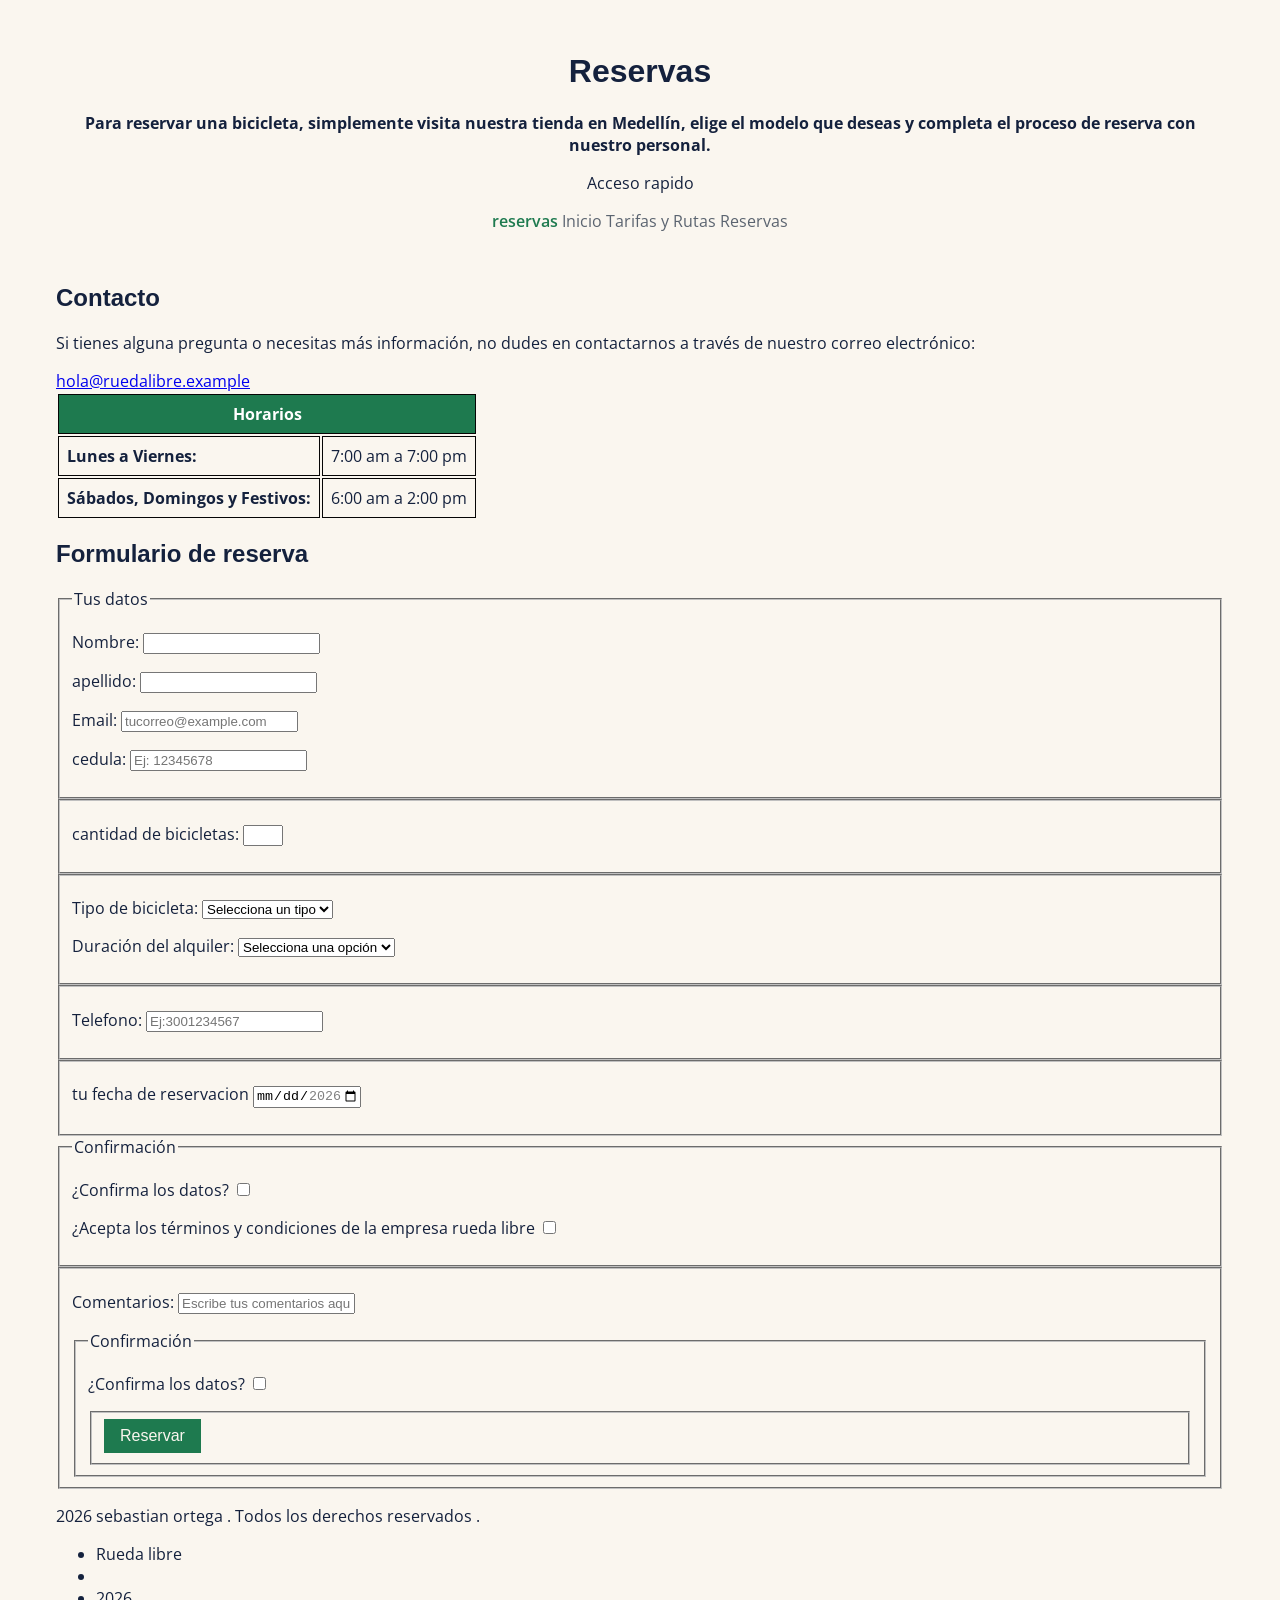
==== paginas/reservas.html @ e775dcee "DIA E INICIO DE DIA 3" ====
<!DOCTYPE html>
<html lang="en">
<head>

<meta charset="UTF-8">
<meta name="viewport" content="width=device-width, initial-scale=1.0">
<link rel="preconnect" href="https://fonts.googleapis.com">
<link rel="preconnect" href="https://fonts.gstatic.com" crossorigin>
<link rel="preconnect" href="https://fonts.googleapis.com">
<link rel="preconnect" href="https://fonts.gstatic.com" crossorigin>
<link href="https://fonts.googleapis.com/css2?family=Open+Sans:ital,wght@0,300..800;1,300..800&display=swap" rel="stylesheet">
<link href="https://fonts.googleapfamilyis.com/css2?=Montserrat:ital,wght@0,100..900;1,100..900&family=Open+Sans:ital,wght@0,300..800;1,300..800&display=swap" rel="stylesheet">
<link rel="stylesheet" href="../css/style.css" >
  <title>RESERVAS</title>

</head>
<body>
    <Header id="header">
    <h1>Reservas</h1>
       
<b>Para reservar una bicicleta, simplemente visita nuestra tienda en Medellín, elige el modelo que deseas y completa el proceso de reserva con nuestro personal.</b>
    <p>Acceso rapido</p>

       <title>Reserva tu bicicleta</title>
</head>
<body>
<nav>
    <section id="menu">
        <a a href="reservas.html" class="activo" .links>reservas</a>
        <a href="../index.html">Inicio</a>
        <a href="tarifas.html">Tarifas y Rutas</a>
        <a href="reservas.html">Reservas</a>
    </section>
    </nav>
    </Header>

    <aside>
    <h2>Contacto</h2>
    <p>Si tienes alguna pregunta o necesitas más información, no dudes en contactarnos a través de nuestro correo electrónico: </p>
    <a href="hola@ruedalibre.example">hola@ruedalibre.example</a>
</aside>

<main>
<section>
   <table class="tabla-horarios">
    <thead>
        <tr>
            <th colspan="2">Horarios</th>
        </tr>
    </thead>
    <tbody>
        <tr>
            <td><strong>Lunes a Viernes:</strong></td>
            <td>7:00 am a 7:00 pm</td>
        </tr>
        <tr>
            <td><strong>Sábados, Domingos y Festivos:</strong></td>
            <td>6:00 am a 2:00 pm</td>
        </tr>
        </table>
    </tbody>
</section>

<section id="formulario-reserva">
        <h2>Formulario de reserva</h2>

        <form action="#" method="post">
          <fieldset>
            <legend>Tus datos</legend>
            <p>
              <label for="nombre">Nombre:</label>
              <input type="text" id="nombre" name="nombre" required minlength="3" 
                pattern="[A-Za-záéíóúÁÉÍÓÚñÑ\s]+"
                title= "porfavor introdusca su nombre recuerde que son solo con letras"/>
            </p>

            <p>
            <label for="apellido">apellido:</label>
              <input type="text" id="apellido" name="apellido" required 
                minlength="3" 
                pattern="[A-Za-záéíóúÁÉÍÓÚñÑ\s]+"
                title=" porfavor introducir su apellido recuerde Solo se permiten letras"/>
            </p>
            
            <p>
              <label for="email">Email:</label>
              <input type="email" id="email" name="email" required 
             pattern="[a-zA-Z0-9._%+-]+@[a-zA-Z0-9.-]+\.[a-zA-Z]{2,}"
             placeholder="tucorreo@example.com"
             title="Ingresa un correo válido, por ejemplo usuario@gmail.com"/>
            </p>
            <!--pattern="(?!1234567$)\d+$"  sirve para bloquear especificamente 1234567-->
            <p>
              <label for="cedula">cedula:</label>
              <input type="text" id="cedula" name="cedula" required 
              minlength="6"
              maxlength="10"
              pattern="(?!1234567$)\d+$"
              pattern="[0-9]{7,10}" placeholder="Ej: 12345678"
              title="secuencias como 123456 o -11111 no son validas,recuerde introducir su cedula correctamente"/>
            </p>
          </fieldset>

          <fieldset>
            </p>
            <p>
              <label for="cantidad-bicicletas">cantidad de bicicletas:</label>
              <input
                type="number"
                id="cantidad-bicicletas"
                name="cantidad-bicicletas"
                required
                min="1"
                max="6"
                title="recuerde que el minimo es 1 bicicleta y el maximo 6"
              />
            </p>
          </fieldset>

          <fieldset>
            <p>
              <label for="bicicleta">Tipo de bicicleta:</label>
              <select id="bicicleta" name="bicicleta" required >
                <option value="">Selecciona un tipo</option>
                <option value="urbana">Urbana</option>
                <option value="montaña">Montaña</option>
                <option value="eléctrica">Eléctrica</option>
              </select>
            </p>
            <p>
              <label for="duracion">Duración del alquiler:</label>
              <select id="duracion" name="duracion" required>
                <option value="">Selecciona una opción</option>
                <option value="1hora">1 hora</option>
                <option value="4horas">Media día (4h)</option>
                <option value="1dia">Día completo</option>
              </select>
            </p>
              </fieldset>

             <fieldset>
                <p>
                <form action="tel" method="POST">
                <label for="telefono">Telefono:</label>
                <input  type="tel" id="telefono" name="telefono" 
                required
                pattern="(?!1234567$)\d+$"
                placeholder="Ej:3001234567" pattern="[0-9]{10}"
                title="recuerde no puede execeder mas de 10 digitos y solo en formato numerico"/>
                </p>
             </fieldset>

            <fieldset>
            <p>
            <label for="fechareserva">tu fecha de reservacion
            <input type="date" name="fecha-reserva" required min="2026-11-01" max="2026-12-31"
            title="porfavor introdusca una fecha valida de nuestros servicios"/>
            </label>
             </p>
          </fieldset>
            <fieldset>
            <legend>Confirmación</legend>
            <p>
              <label for="confirmacion-datos">¿Confirma los datos?</label>
              <input
                type="checkbox"
                id="confirmacion-datos"
                name="confirmacion-datos"
                required/>
            </p>
            <p>
              <label for="confirmacion-terminos"
                >¿Acepta los términos y condiciones de la empresa rueda libre</label
              >
              <input
              type="checkbox" id="confirmacion-terminos"
              name="confirmacion-terminos"
              required/>
            </p>
          </fieldset>

          <fieldset>
            <p>
          <label for="comentarios">Comentarios:</label>
              <input
                type="text"
                id="comentarios"
                name="comentarios"
                maxlength="300"
                placeholder="Escribe tus comentarios aquí..."/>
            </p>
          <fieldset>

            <legend>Confirmación</legend>
            <p>
              <label for="confirmacion">¿Confirma los datos?</label>
              <input type="checkbox" id="confirmacion" name="confirmacion" />
            </p>
          <fieldset>
          <button type="submit" class="btn-reserva">Reservar</button>
        </form>
      </section>
</main>
<footer>
        <p> 2026 sebastian ortega . Todos los derechos reservados .</p>
        <ul>
            <li>Rueda libre</li>
            <li><a href="hola@ruedalibre.example"></a></li>
            <li>2026</li>
        </ul>
    </footer>
</head>
<body>
</body>
</html>

<!--autocomplete="off">es para guardar los formularios-->
---- css/style.css ----
/* esto sirve pa que  no se desborde la pagina*/
*, *::before, *::after {
    box-sizing: border-box;
}

:root {
    --color-verde-ruta: #1e7a4f;
    --color-naranja-pedal: #F39A2B;
    --color-azul-noche: #14213D;
    --color-crema: #FAF6EF;
    --color-gris-asfalto: #5B6470;
    --color-negro:#050505;

    --font-titulos: 'Montserrat', Arial, sans-serif;
    --font-textos: 'Open Sans', Arial, sans-serif;

    --espaciado-s: 0.10rem;
    --espaciado-m: 1.15rem;
    --espaciado-l: 1.5rem;
}
/* como se va  a ver el cuerpo de la pagina*/
body{
    background-color: var(--color-crema);
    color: var(--color-azul-noche);
    font-family: var(--font-textos);
    max-width: 75rem;
    margin: 0 auto;   
    padding: 0 1rem;
}
img {
    max-width: 100%;
    height: auto;
    display: block;}

h1, h2, h3 {
font-family: var(--font-titulos);
color: var(--color-azul-noche);}
p{font-family: var(--font-textos);}


/*header solo para la primera pagina*/
header .portada-inicio {
    display: flex;
    flex-direction: column;
    align-items: center; 
    text-align: center; 
    font-family: var(--font-titulos);
    color: var(--color-azul-noche);
   font-size: 2rem;

header .divinicio {
    display: flex;
    flex-direction: column;
    align-items: center; 
    justify-content: center;
    width: 100%;
}
header .logo {
    display: block;
    margin-left: auto;
    margin-right: auto;
    max-width: 100%;
    height: auto;
}
}

/*header del resto de paginas*/
 #header {
    padding: 2rem 1rem;
    display: flex;
    flex-direction: column;
    align-items: center;
    text-align: center;
    font-family: var(--font-textos);
    color: var(--color-azul-noche);
}

/* como se van a ver las tablas*/
#table{
    width: 100%;                     
    border-collapse: collapse;      
    font-family: Arial, sans-serif; 
    margin: 0.5rem;                 
    text-align: center;      
    table-layout: fixed;
}
th, td {
    border: 1px solid #050505;     
    padding: 0.5rem;                  
}
th{background-color: #1E7A4F;      
    color: #FFFFFF;                
    font-weight: bold; 
}       
tr:nth-child(even) {
    background-color: #FAF6EF;     
}

/*dejar menu activo*/

#menu a { color: var(--color-gris-asfalto);  
cursor: pointer; text-decoration: none; font-weight: 400; }

#menu a.activo { color: var(--color-verde-ruta); font-weight: 600; }
#menu a:hover  { 
    text-decoration: underline; color:#1E7A4F;
    color: var(--color-verde-ruta)}    

#menu a:focus{
    color: var(--color-verde-ruta)
}


/* pal boton de reservar ahora*/
.btn-reserva{
    background-color: var(--color-verde-ruta);
    color:  var(--color-crema);
    border: none;
    padding: 0.5rem 1rem;
    text-align: center;
    text-decoration: none;
    display: inline-block;
    font-size: 1rem;
    cursor: pointer;
    transition: background-color 0.3s ease;
}
.btn-reserva:hover {
    background-color: var(--color-naranja-pedal);
    color: var(--color-crema);
}
.btn-reserva:focus {
    color: var(--color-naranja-pedal);
    text-decoration: none;
}

/* pal formulario  y los links */ 
input:focus, textarea:focus, select:focus {
    outline: none; 
    border: 2px solid var(--color-naranja-pedal);
    box-shadow: var(--color-naranja-pedal) 1px 1px 1px;
}
 
a:focus, button:focus, input:focus, textarea:focus {
    outline: 3px solid var(--color-naranja-pedal);
    outline-offset: 2px;
}    

/*los articulos*/

article .Bicicleta {
    font-family: var(--font-textos);
    list-style: none;
    padding: 0;
    display: grid;
    grid-template-columns: repeat(auto-fit, minmax(280px, 1fr));
    gap: 1.5rem;
}
article.Bicicleta ol {
    list-style: none;
    padding: 0;
    display: grid;
    grid-template-columns: repeat(auto-fit, minmax(280px, 1fr));
    gap: 1.5rem; 
}

article.Bicicleta li {
    background-color: var(--color-crema); 
    border: 1px solid var(--color-gris-asfalto);
    border-radius: 8px;     
    padding: 1rem;          
    box-shadow: 0 4px 6px rgba(0,0,0,0.05);
}
article.Bicicleta img {
    width: 100%;    
    height: auto;   
    display: block;
    border-radius: 4px;
}
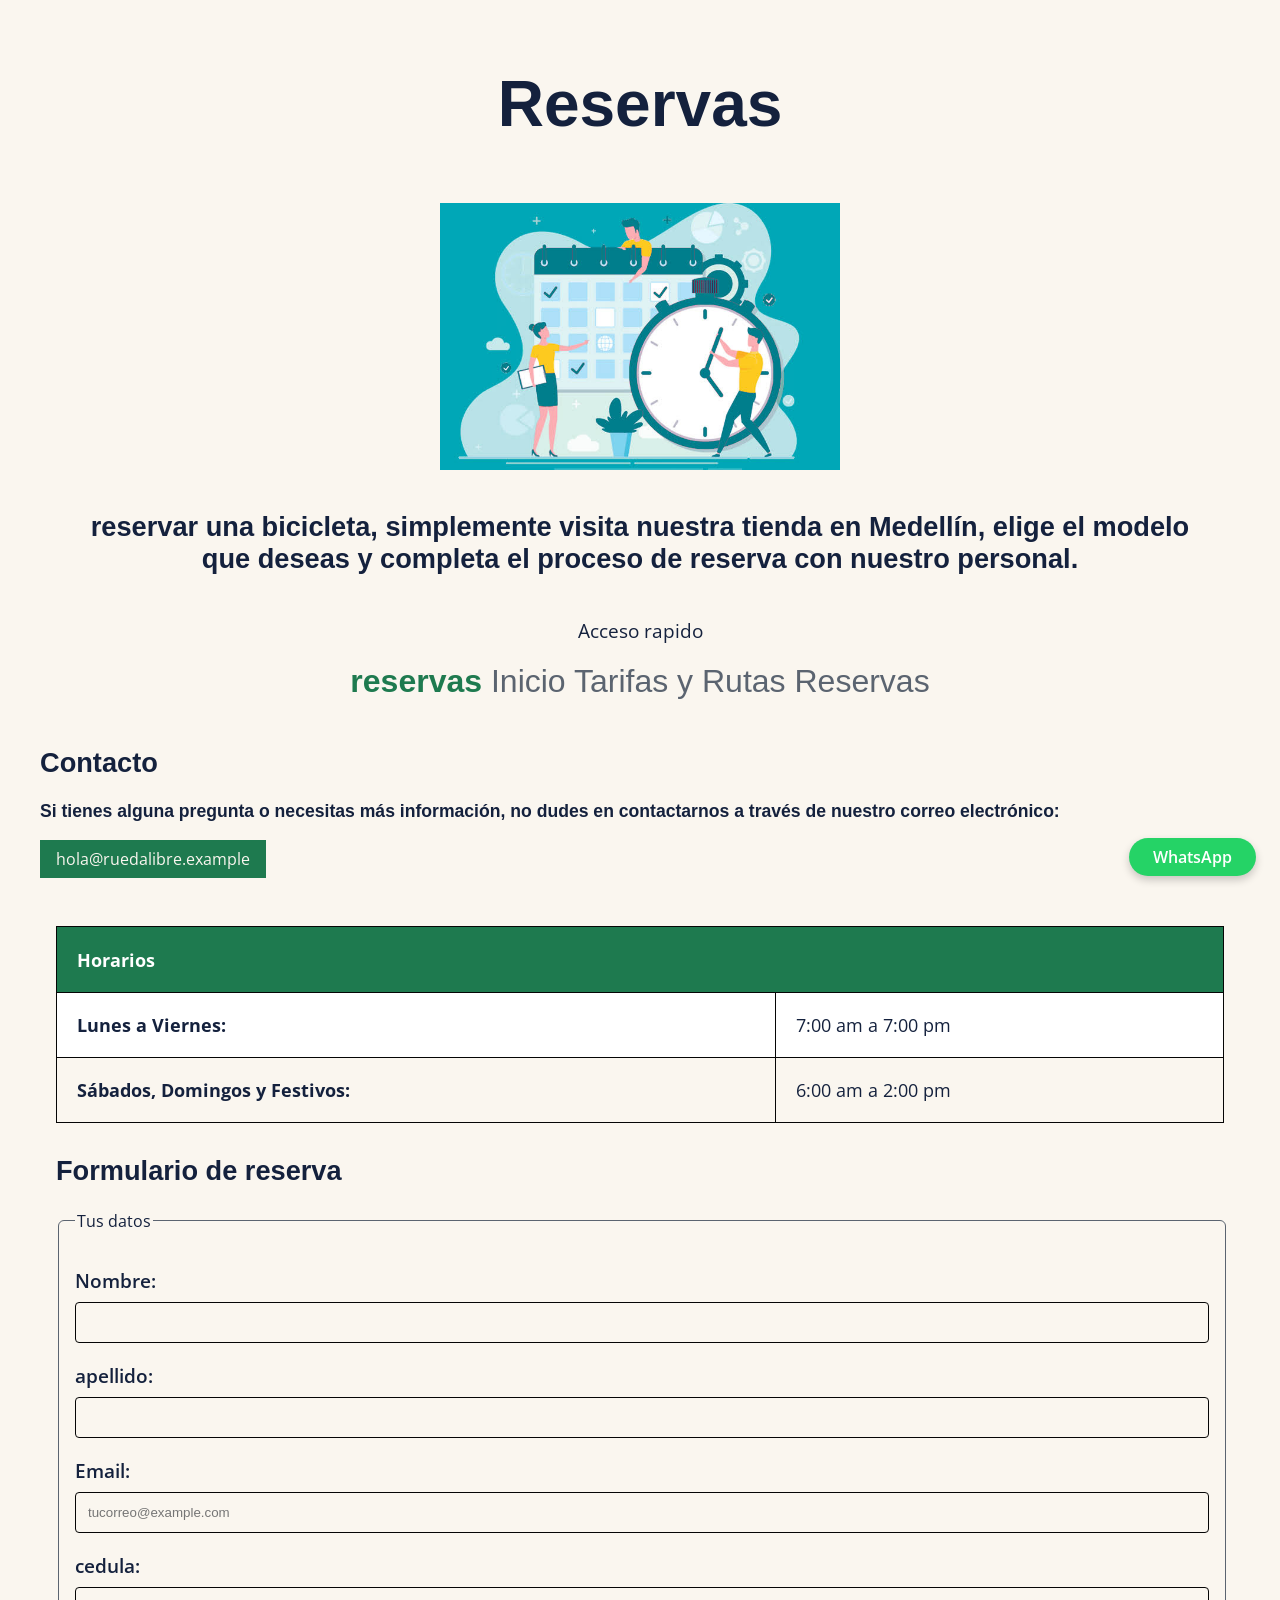
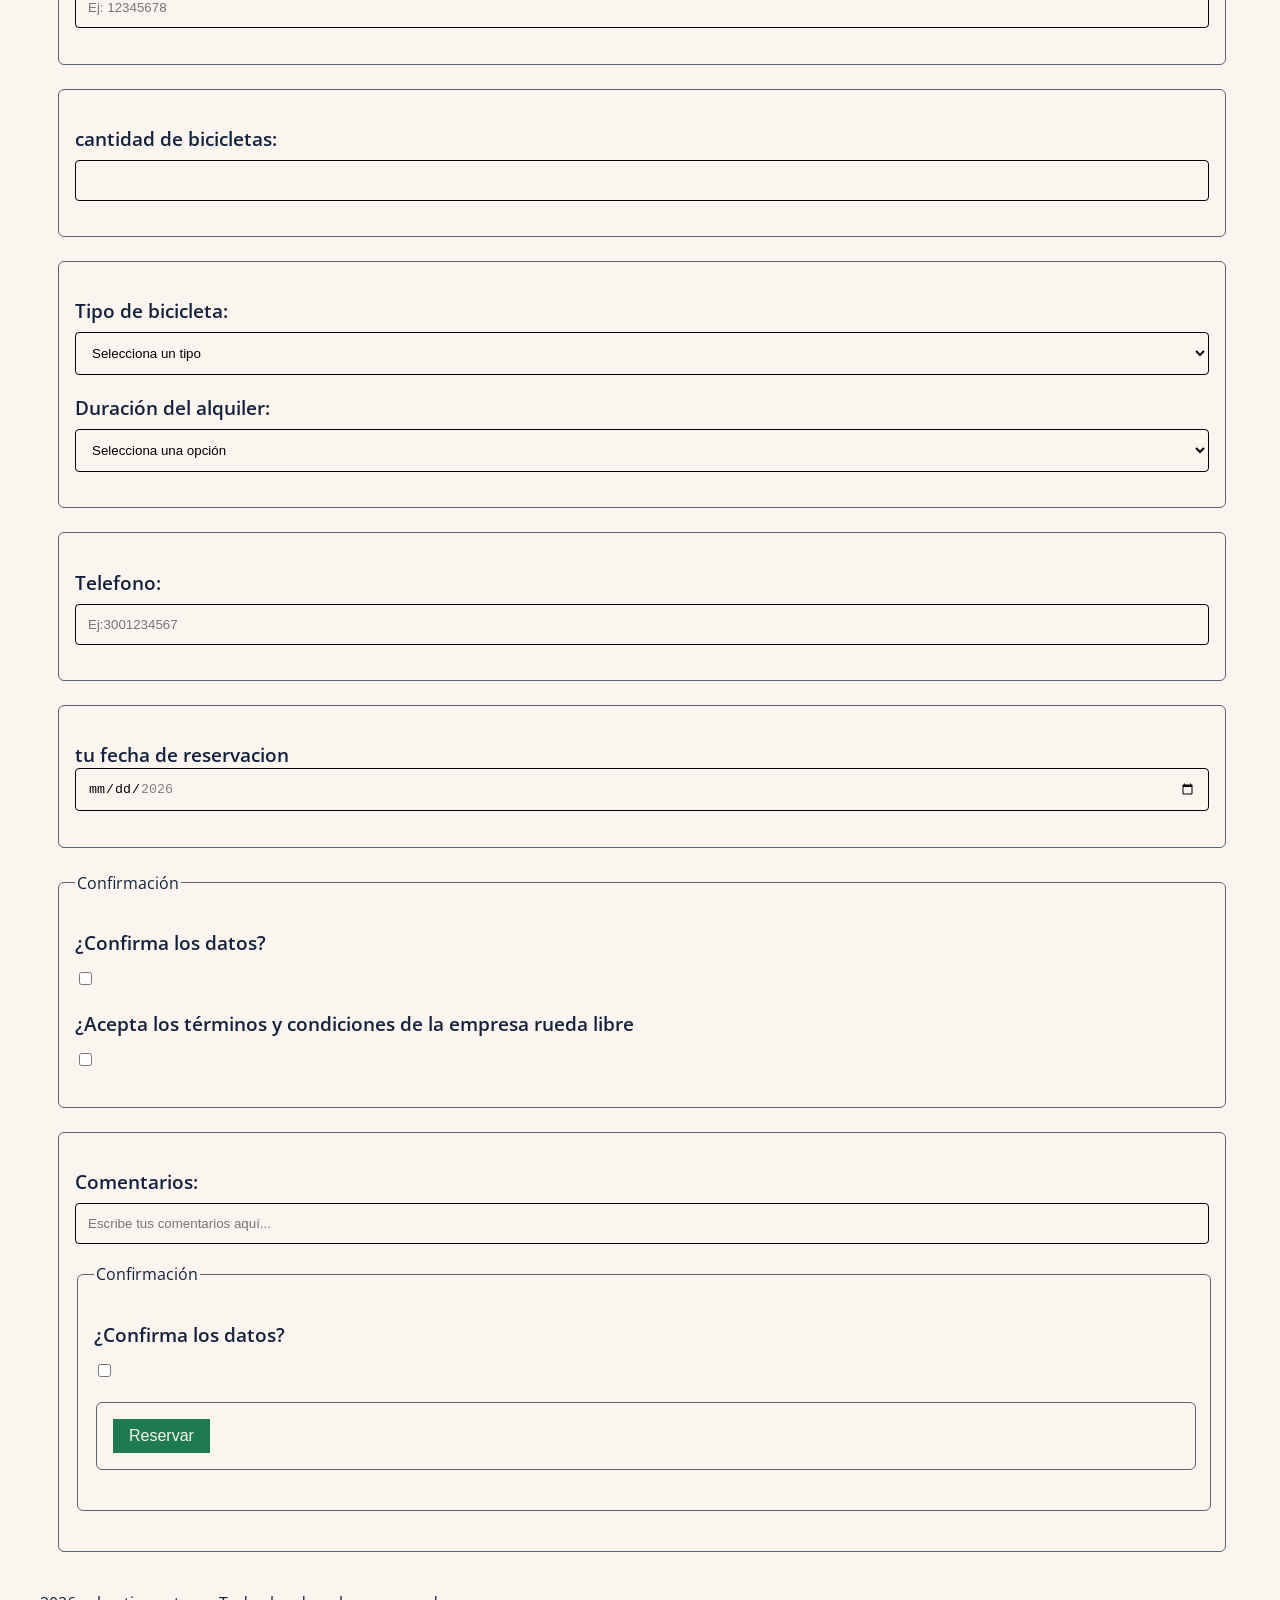
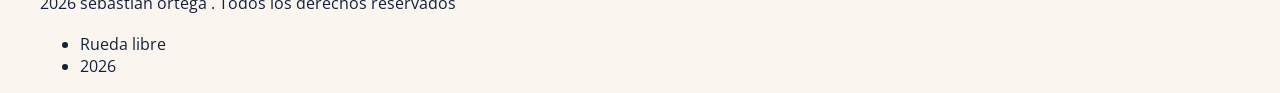
==== commit 0a71767e: "dia3-todoensulugarmodelodecaja" ====
--- a/paginas/reservas.html
+++ b/paginas/reservas.html
@@ -1,5 +1,5 @@
 <!DOCTYPE html>
-<html lang="en">
+<html lang="es">
 <head>
 
 <meta charset="UTF-8">
@@ -12,19 +12,17 @@
 <link href="https://fonts.googleapfamilyis.com/css2?=Montserrat:ital,wght@0,100..900;1,100..900&family=Open+Sans:ital,wght@0,300..800;1,300..800&display=swap" rel="stylesheet">
 <link rel="stylesheet" href="../css/style.css" >
   <title>RESERVAS</title>
-
 </head>
-<body>
-    <Header id="header">
+
+    <Header id="header" class="normal">
     <h1>Reservas</h1>
-       
-<b>Para reservar una bicicleta, simplemente visita nuestra tienda en Medellín, elige el modelo que deseas y completa el proceso de reserva con nuestro personal.</b>
+    <p>
+       <img src="../img/reserva.png" width="400" height="400" ></a>
+    </p>
+     <h2>reservar una bicicleta, simplemente visita nuestra tienda en Medellín, elige el modelo que deseas y completa el proceso de reserva con nuestro personal.</h2>
     <p>Acceso rapido</p>
-
        <title>Reserva tu bicicleta</title>
-</head>
-<body>
-<nav>
+      <nav>
     <section id="menu">
         <a a href="reservas.html" class="activo" .links>reservas</a>
         <a href="../index.html">Inicio</a>
@@ -36,8 +34,10 @@
 
     <aside>
     <h2>Contacto</h2>
-    <p>Si tienes alguna pregunta o necesitas más información, no dudes en contactarnos a través de nuestro correo electrónico: </p>
-    <a href="hola@ruedalibre.example">hola@ruedalibre.example</a>
+    <h3>Si tienes alguna pregunta o necesitas más información, no dudes en contactarnos a través de nuestro correo electrónico: </h3>
+
+    <a href="hola@ruedalibre.example" class="btn-reserva">hola@ruedalibre.example</a>
+
 </aside>
 
 <main>
@@ -202,15 +202,18 @@
       </section>
 </main>
 <footer>
-        <p> 2026 sebastian ortega . Todos los derechos reservados .</p>
+    <a href="https://wa.me/573000000000" target="_blank" rel="noopener noreferrer" class="whatsapp-BOTON" aria-label="Chatear por WhatsApp">
+      WhatsApp
+    </a>
+          <div>
+          2026 sebastian ortega . Todos los derechos reservados 
+        </div>
+      </p>
         <ul>
             <li>Rueda libre</li>
-            <li><a href="hola@ruedalibre.example"></a></li>
             <li>2026</li>
         </ul>
     </footer>
-</head>
-<body>
 </body>
 </html>
 
--- a/css/style.css
+++ b/css/style.css
@@ -1,5 +1,5 @@
 /* esto sirve pa que  no se desborde la pagina*/
-*, *::before, *::after {
+ *::before, *::after {
     box-sizing: border-box;
 }
 
@@ -14,10 +14,11 @@
     --font-titulos: 'Montserrat', Arial, sans-serif;
     --font-textos: 'Open Sans', Arial, sans-serif;
 
-    --espaciado-s: 0.10rem;
-    --espaciado-m: 1.15rem;
+     --espaciado-s: 0.5rem;
+    --espaciado-m: 1rem;
     --espaciado-l: 1.5rem;
 }
+
 /* como se va  a ver el cuerpo de la pagina*/
 body{
     background-color: var(--color-crema);
@@ -26,74 +27,83 @@
     max-width: 75rem;
     margin: 0 auto;   
     padding: 0 1rem;
-}
-img {
+    h2{font-size: 1.70rem; font-family: var(--font-titulos);}
+    h3{font-size:1.10rem ; font-family: var(--font-titulos);}
+    p{font-family:var(--font-textos) ; font-size: 1.2rem ;}}
+
+main {
+    max-width: 100rem; 
+    margin: 0 auto;   
+    padding: var(--espaciado-m);
+}
+
+img{
+    align-items: center;
     max-width: 100%;
     height: auto;
-    display: block;}
-
-h1, h2, h3 {
-font-family: var(--font-titulos);
-color: var(--color-azul-noche);}
-p{font-family: var(--font-textos);}
-
-
-/*header solo para la primera pagina*/
-header .portada-inicio {
+    display: block;
+    grid-template-columns: repeat(auto-fit, minmax(280px, 1fr));}
+
+/*centrar fotos*/
+.img-centrada {
+    display: block;
+    margin-left: auto;
+    margin-right: auto;
+}
+
+
+
+/* este es para el global*/
+header{
+    min-width: 70vh;
+    padding: 1.5rem 1.5rem;
     display: flex;
     flex-direction: column;
-    align-items: center; 
-    text-align: center; 
+    align-items: center;
+    text-align: center;
+    font-family: var(--font-titulos);
+    color: var(--color-azul-noche);   
+    font-size: 2.0rem; 
+}
+
+/*este es para solo la portada del inicio*/
+#header.inicio_1{
+    min-height: 100vh; 
+    justify-content: center;
     font-family: var(--font-titulos);
     color: var(--color-azul-noche);
-   font-size: 2rem;
-
-header .divinicio {
+    font-size: 2.0rem ;
+}
+#header div {
     display: flex;
     flex-direction: column;
-    align-items: center; 
-    justify-content: center;
+    align-items: center;
+}
+
+
+/* como se van a ver las tablas*/
+#table, .tabla-horarios {
     width: 100%;
-}
-header .logo {
-    display: block;
-    margin-left: auto;
-    margin-right: auto;
-    max-width: 100%;
-    height: auto;
-}
-}
-
-/*header del resto de paginas*/
- #header {
-    padding: 2rem 1rem;
-    display: flex;
-    flex-direction: column;
-    align-items: center;
-    text-align: center;
-    font-family: var(--font-textos);
-    color: var(--color-azul-noche);
-}
-
-/* como se van a ver las tablas*/
-#table{
-    width: 100%;                     
-    border-collapse: collapse;      
-    font-family: Arial, sans-serif; 
-    margin: 0.5rem;                 
-    text-align: center;      
-    table-layout: fixed;
+    max-width: 80rem;
+    margin: 2rem auto;
+    border-collapse: collapse;
+    font-size: 1.1rem;
+    background-color: #ffffff;
 }
 th, td {
-    border: 1px solid #050505;     
-    padding: 0.5rem;                  
-}
-th{background-color: #1E7A4F;      
-    color: #FFFFFF;                
-    font-weight: bold; 
-}       
+    border: 1px solid var(--color-negro); 
+    padding: 1.25rem 1.25rem;
+    text-align: left;
+    color: var(--color-azul-noche); 
+}
+th {
+    background-color: var(--color-verde-ruta);
+    color: #ffffff; 
+    font-size: 1.15rem;
+    font-weight: bold;
+}
 tr:nth-child(even) {
-    background-color: #FAF6EF;     
+    background-color: var(--color-crema); /* Usa tu color crema corporativo */
 }
 
 /*dejar menu activo*/
@@ -122,31 +132,72 @@
     display: inline-block;
     font-size: 1rem;
     cursor: pointer;
-    transition: background-color 0.3s ease;
-}
+    transition: background-color 0.3s ease;}
+
 .btn-reserva:hover {
     background-color: var(--color-naranja-pedal);
-    color: var(--color-crema);
-}
+    color: var(--color-crema);}
+
 .btn-reserva:focus {
     color: var(--color-naranja-pedal);
-    text-decoration: none;
-}
-
+    text-decoration: none;}
+
+    
 /* pal formulario  y los links */ 
 input:focus, textarea:focus, select:focus {
     outline: none; 
     border: 2px solid var(--color-naranja-pedal);
-    box-shadow: var(--color-naranja-pedal) 1px 1px 1px;
-}
+    box-shadow: var(--color-naranja-pedal) 1px 1px 1px;}
  
 a:focus, button:focus, input:focus, textarea:focus {
     outline: 3px solid var(--color-naranja-pedal);
-    outline-offset: 2px;
-}    
+    outline-offset: 2px;}    
+
+fieldset {
+    margin-bottom: 1.5rem;
+    padding: 1rem;
+    border: 1px solid var(--color-gris-asfalto);
+    border-radius: 0.375rem;
+    box-sizing: border-box;
+    width: 100%;}
+
+form label {
+    display: block;
+    margin-bottom: 0.5rem;
+    color: var(--color-azul-noche);
+    font-weight: 600;}
+
+select,
+input,
+textarea {display: block; 
+    box-sizing: border-box;
+    padding: 0.75rem;
+    border-radius: 0.25rem;
+    border: 1px solid var(--color-negro);
+    background-color: var(--color-crema);
+    width: 100%; }
+
+select {margin-bottom: 0.5rem;}
+
+
+/*esto pa que los check boxes no sean re grandes*/
+input[type="checkbox"] {
+    display: inline-block;
+    width: auto;
+    margin-right: 0.5rem;}
+
+textarea {
+    height: 10rem;
+    resize: vertical;}
+
+input[type="checkbox"] {
+    display: inline-block;
+    width: auto;}
+textarea {
+    height: 10rem;}
+
 
 /*los articulos*/
-
 article .Bicicleta {
     font-family: var(--font-textos);
     list-style: none;
@@ -170,12 +221,39 @@
     padding: 1rem;          
     box-shadow: 0 4px 6px rgba(0,0,0,0.05);
 }
-article.Bicicleta img {
+   article.Bicicleta img {
     width: 100%;    
-    height: auto;   
+    height: 220px;         
+    object-fit: contain;   
+    object-position: center; 
     display: block;
     border-radius: 4px;
 }
 
 
-
+/*boton whatsApp*/
+.whatsapp-BOTON{
+    position: fixed;
+    bottom: 1.5rem;
+    right: 1.5rem;
+    background-color: #25D366; 
+    color: #ffffff;
+    padding: 0.5rem 1.5rem;
+    border-radius: 3.125rem;
+    text-decoration: none;
+    font-weight: 600;
+    box-shadow: 0 0.25rem 0.5rem rgba(0, 0, 0, 0.2);
+    z-index: 1000;
+    display: inline-flex;
+    align-items: center;
+    gap: 0.5rem;
+}
+
+.whatsapp-flotante:hover,
+.whatsapp-flotante:focus {
+    background-color: #1ebe5d;
+    outline: 2px solid #14213D; 
+    outline-offset: 2px;
+}
+
+
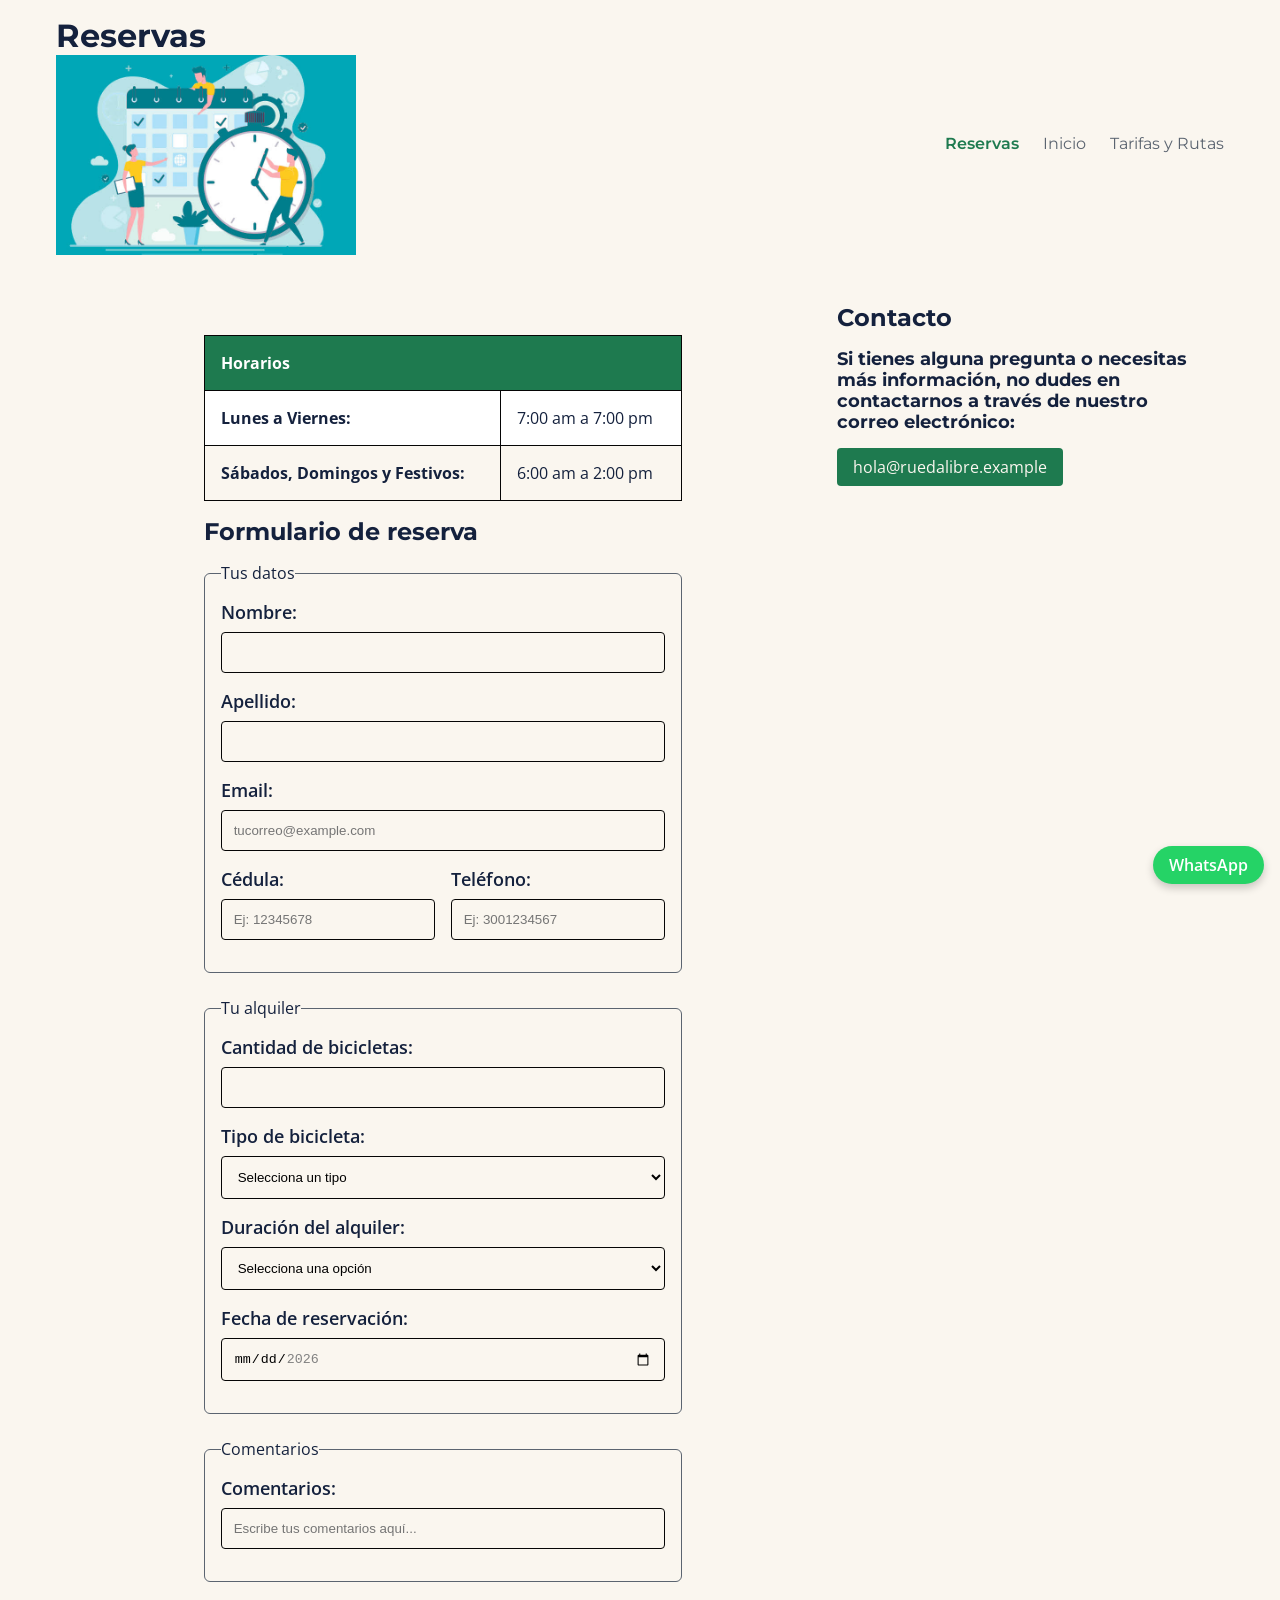
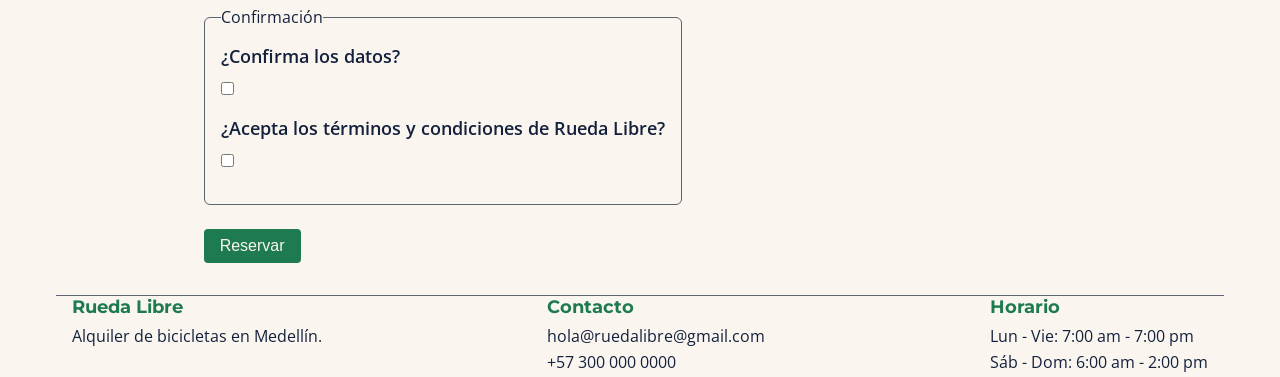
==== commit 256343e4: "layout en 2 dimensiones" ====
--- a/paginas/reservas.html
+++ b/paginas/reservas.html
@@ -1,126 +1,96 @@
 <!DOCTYPE html>
 <html lang="es">
 <head>
+  <meta charset="UTF-8">
+  <meta name="viewport" content="width=device-width, initial-scale=1.0">
+  <meta name="description" content="Reserva tu bicicleta en Rueda Libre.">
+  <link rel="preconnect" href="https://fonts.googleapis.com">
+  <link rel="preconnect" href="https://fonts.gstatic.com" crossorigin>
+  <link href="https://fonts.googleapis.com/css2?family=Montserrat:wght@400;600;700&family=Open+Sans:wght@300;400;600&display=swap" rel="stylesheet">
+  <link rel="stylesheet" href="../css/style.css">
+  <title>Reservas | Rueda Libre</title>
+</head>
+<body>
 
-<meta charset="UTF-8">
-<meta name="viewport" content="width=device-width, initial-scale=1.0">
-<link rel="preconnect" href="https://fonts.googleapis.com">
-<link rel="preconnect" href="https://fonts.gstatic.com" crossorigin>
-<link rel="preconnect" href="https://fonts.googleapis.com">
-<link rel="preconnect" href="https://fonts.gstatic.com" crossorigin>
-<link href="https://fonts.googleapis.com/css2?family=Open+Sans:ital,wght@0,300..800;1,300..800&display=swap" rel="stylesheet">
-<link href="https://fonts.googleapfamilyis.com/css2?=Montserrat:ital,wght@0,100..900;1,100..900&family=Open+Sans:ital,wght@0,300..800;1,300..800&display=swap" rel="stylesheet">
-<link rel="stylesheet" href="../css/style.css" >
-  <title>RESERVAS</title>
-</head>
+    <header id="header" class="normal site-header">
+    <div>
+      <h1>Reservas</h1>
+      <p>
+        <img src="../img/reserva.png" alt="Reserva tu bicicleta" width="300" height="300" class="img-centrada">
+      </p>
+    </div>
+    <nav id="menu">
+      <a href="reservas.html" class="activo">Reservas</a>
+      <a href="../index.html">Inicio</a>
+      <a href="tarifas.html">Tarifas y Rutas</a>
+    </nav>
+  </header>
 
-    <Header id="header" class="normal">
-    <h1>Reservas</h1>
-    <p>
-       <img src="../img/reserva.png" width="400" height="400" ></a>
-    </p>
-     <h2>reservar una bicicleta, simplemente visita nuestra tienda en Medellín, elige el modelo que deseas y completa el proceso de reserva con nuestro personal.</h2>
-    <p>Acceso rapido</p>
-       <title>Reserva tu bicicleta</title>
-      <nav>
-    <section id="menu">
-        <a a href="reservas.html" class="activo" .links>reservas</a>
-        <a href="../index.html">Inicio</a>
-        <a href="tarifas.html">Tarifas y Rutas</a>
-        <a href="reservas.html">Reservas</a>
-    </section>
-    </nav>
-    </Header>
+  <div class="reservas-layout" style="padding: var(--espaciado-m); max-width: 100rem; margin: 0 auto;">
+    
 
-    <aside>
-    <h2>Contacto</h2>
-    <h3>Si tienes alguna pregunta o necesitas más información, no dudes en contactarnos a través de nuestro correo electrónico: </h3>
+    <main class="formulario-main">
+      <section class="seccion">
+        <table class="tabla-horarios">
+          <thead>
+            <tr>
+              <th colspan="2">Horarios</th>
+            </tr>
+          </thead>
+          <tbody>
+            <tr>
+              <td><strong>Lunes a Viernes:</strong></td>
+              <td>7:00 am a 7:00 pm</td>
+            </tr>
+            <tr>
+              <td><strong>Sábados, Domingos y Festivos:</strong></td>
+              <td>6:00 am a 2:00 pm</td>
+            </tr>
+          </tbody>
+        </table>
+      </section>
 
-    <a href="hola@ruedalibre.example" class="btn-reserva">hola@ruedalibre.example</a>
-
-</aside>
-
-<main>
-<section>
-   <table class="tabla-horarios">
-    <thead>
-        <tr>
-            <th colspan="2">Horarios</th>
-        </tr>
-    </thead>
-    <tbody>
-        <tr>
-            <td><strong>Lunes a Viernes:</strong></td>
-            <td>7:00 am a 7:00 pm</td>
-        </tr>
-        <tr>
-            <td><strong>Sábados, Domingos y Festivos:</strong></td>
-            <td>6:00 am a 2:00 pm</td>
-        </tr>
-        </table>
-    </tbody>
-</section>
-
-<section id="formulario-reserva">
+      <section id="formulario-reserva" class="seccion">
         <h2>Formulario de reserva</h2>
-
         <form action="#" method="post">
+          
           <fieldset>
             <legend>Tus datos</legend>
             <p>
               <label for="nombre">Nombre:</label>
-              <input type="text" id="nombre" name="nombre" required minlength="3" 
-                pattern="[A-Za-záéíóúÁÉÍÓÚñÑ\s]+"
-                title= "porfavor introdusca su nombre recuerde que son solo con letras"/>
+              <input type="text" id="nombre" name="nombre" required minlength="3" pattern="[A-Za-záéíóúÁÉÍÓÚñÑ\s]+" title="Por favor introduce tu nombre, solo letras.">
             </p>
-
             <p>
-            <label for="apellido">apellido:</label>
-              <input type="text" id="apellido" name="apellido" required 
-                minlength="3" 
-                pattern="[A-Za-záéíóúÁÉÍÓÚñÑ\s]+"
-                title=" porfavor introducir su apellido recuerde Solo se permiten letras"/>
+              <label for="apellido">Apellido:</label>
+              <input type="text" id="apellido" name="apellido" required minlength="3" pattern="[A-Za-záéíóúÁÉÍÓÚñÑ\s]+" title="Por favor introduce tu apellido, solo letras.">
+            </p>
+            <p>
+              <label for="email">Email:</label>
+              <input type="email" id="email" name="email" required placeholder="tucorreo@example.com" title="Ingresa un correo válido.">
             </p>
             
-            <p>
-              <label for="email">Email:</label>
-              <input type="email" id="email" name="email" required 
-             pattern="[a-zA-Z0-9._%+-]+@[a-zA-Z0-9.-]+\.[a-zA-Z]{2,}"
-             placeholder="tucorreo@example.com"
-             title="Ingresa un correo válido, por ejemplo usuario@gmail.com"/>
-            </p>
-            <!--pattern="(?!1234567$)\d+$"  sirve para bloquear especificamente 1234567-->
-            <p>
-              <label for="cedula">cedula:</label>
-              <input type="text" id="cedula" name="cedula" required 
-              minlength="6"
-              maxlength="10"
-              pattern="(?!1234567$)\d+$"
-              pattern="[0-9]{7,10}" placeholder="Ej: 12345678"
-              title="secuencias como 123456 o -11111 no son validas,recuerde introducir su cedula correctamente"/>
-            </p>
+            <!-- Fila de dos campos con Flexbox -->
+            <div class="fila-campos">
+              <p>
+                <label for="cedula">Cédula:</label>
+                <input type="text" id="cedula" name="cedula" required minlength="7" maxlength="10" pattern="[0-9]{7,10}" placeholder="Ej: 12345678" title="De 7 a 10 dígitos, solo números.">
+              </p>
+              <p>
+                <label for="telefono">Teléfono:</label>
+                <input type="tel" id="telefono" name="telefono" required pattern="[0-9]{10}" placeholder="Ej: 3001234567" title="Exactamente 10 dígitos numéricos.">
+              </p>
+            </div>
           </fieldset>
 
           <fieldset>
+            <legend>Tu alquiler</legend>
+            <p>
+              <label for="cantidad-bicicletas">Cantidad de bicicletas:</label>
+              <input type="number" id="cantidad-bicicletas" name="cantidad-bicicletas" required min="1" max="6" title="Mínimo 1, máximo 6.">
             </p>
             <p>
-              <label for="cantidad-bicicletas">cantidad de bicicletas:</label>
-              <input
-                type="number"
-                id="cantidad-bicicletas"
-                name="cantidad-bicicletas"
-                required
-                min="1"
-                max="6"
-                title="recuerde que el minimo es 1 bicicleta y el maximo 6"
-              />
-            </p>
-          </fieldset>
-
-          <fieldset>
-            <p>
               <label for="bicicleta">Tipo de bicicleta:</label>
-              <select id="bicicleta" name="bicicleta" required >
+              <select id="bicicleta" name="bicicleta" required>
                 <option value="">Selecciona un tipo</option>
                 <option value="urbana">Urbana</option>
                 <option value="montaña">Montaña</option>
@@ -136,85 +106,67 @@
                 <option value="1dia">Día completo</option>
               </select>
             </p>
-              </fieldset>
-
-             <fieldset>
-                <p>
-                <form action="tel" method="POST">
-                <label for="telefono">Telefono:</label>
-                <input  type="tel" id="telefono" name="telefono" 
-                required
-                pattern="(?!1234567$)\d+$"
-                placeholder="Ej:3001234567" pattern="[0-9]{10}"
-                title="recuerde no puede execeder mas de 10 digitos y solo en formato numerico"/>
-                </p>
-             </fieldset>
-
-            <fieldset>
             <p>
-            <label for="fechareserva">tu fecha de reservacion
-            <input type="date" name="fecha-reserva" required min="2026-11-01" max="2026-12-31"
-            title="porfavor introdusca una fecha valida de nuestros servicios"/>
-            </label>
-             </p>
-          </fieldset>
-            <fieldset>
-            <legend>Confirmación</legend>
-            <p>
-              <label for="confirmacion-datos">¿Confirma los datos?</label>
-              <input
-                type="checkbox"
-                id="confirmacion-datos"
-                name="confirmacion-datos"
-                required/>
-            </p>
-            <p>
-              <label for="confirmacion-terminos"
-                >¿Acepta los términos y condiciones de la empresa rueda libre</label
-              >
-              <input
-              type="checkbox" id="confirmacion-terminos"
-              name="confirmacion-terminos"
-              required/>
+              <label for="fechareserva">Fecha de reservación:</label>
+              <input type="date" id="fechareserva" name="fecha-reserva" required min="2026-11-01" max="2026-12-31" title="Elige una fecha válida.">
             </p>
           </fieldset>
 
           <fieldset>
+            <legend>Comentarios</legend>
             <p>
-          <label for="comentarios">Comentarios:</label>
-              <input
-                type="text"
-                id="comentarios"
-                name="comentarios"
-                maxlength="300"
-                placeholder="Escribe tus comentarios aquí..."/>
+              <label for="comentarios">Comentarios:</label>
+              <input type="text" id="comentarios" name="comentarios" maxlength="300" placeholder="Escribe tus comentarios aquí...">
             </p>
+          </fieldset>
+
           <fieldset>
-
             <legend>Confirmación</legend>
             <p>
-              <label for="confirmacion">¿Confirma los datos?</label>
-              <input type="checkbox" id="confirmacion" name="confirmacion" />
+              <label for="confirmacion-datos">¿Confirma los datos?</label>
+              <input type="checkbox" id="confirmacion-datos" name="confirmacion-datos" required>
             </p>
-          <fieldset>
+            <p>
+              <label for="confirmacion-terminos">¿Acepta los términos y condiciones de Rueda Libre?</label>
+              <input type="checkbox" id="confirmacion-terminos" name="confirmacion-terminos" required>
+            </p>
+          </fieldset>
+
           <button type="submit" class="btn-reserva">Reservar</button>
         </form>
       </section>
-</main>
-<footer>
-    <a href="https://wa.me/573000000000" target="_blank" rel="noopener noreferrer" class="whatsapp-BOTON" aria-label="Chatear por WhatsApp">
-      WhatsApp
-    </a>
-          <div>
-          2026 sebastian ortega . Todos los derechos reservados 
-        </div>
+    </main>
+
+    <aside class="contacto-aside">
+      <h2>Contacto</h2>
+      <h3>Si tienes alguna pregunta o necesitas más información, no dudes en contactarnos a través de nuestro correo electrónico:</h3>
+      <p style="margin-top: 1rem;">
+        <a href="mailto:hola@ruedalibre.example" class="btn-reserva">hola@ruedalibre.example</a>
       </p>
-        <ul>
-            <li>Rueda libre</li>
-            <li>2026</li>
-        </ul>
-    </footer>
+    </aside>
+
+  </div>
+
+
+  <footer style="max-width: 100rem; margin: 0 auto; padding: 0 var(--espaciado-m);">
+    <div class="footer-bloque">
+      <h3>Rueda Libre</h3>
+      <p>Alquiler de bicicletas en Medellín.</p>
+    </div>
+
+    <div class="footer-bloque">
+      <h3>Contacto</h3>
+      <p>hola@ruedalibre@gmail.com</p>
+      <p>+57 300 000 0000</p>
+    </div>
+
+    <div class="footer-bloque">
+      <h3>Horario</h3>
+      <p>Lun - Vie: 7:00 am - 7:00 pm</p>
+      <p>Sáb - Dom: 6:00 am - 2:00 pm</p>
+    </div>
+
+    <a href="https://wa.me/573000000000" target="_blank" rel="noopener noreferrer" class="whatsapp-BOTON" aria-label="Chatear por WhatsApp">WhatsApp</a>
+  </footer>
 </body>
-</html>
-
-<!--autocomplete="off">es para guardar los formularios-->
+</html>
--- a/css/style.css
+++ b/css/style.css
@@ -1,6 +1,7 @@
-/* esto sirve pa que  no se desborde la pagina*/
- *::before, *::after {
+*, *::before, *::after {
     box-sizing: border-box;
+    margin: 0;
+    padding: 0;
 }
 
 :root {
@@ -9,122 +10,124 @@
     --color-azul-noche: #14213D;
     --color-crema: #FAF6EF;
     --color-gris-asfalto: #5B6470;
-    --color-negro:#050505;
+    --color-negro: #050505;
 
     --font-titulos: 'Montserrat', Arial, sans-serif;
     --font-textos: 'Open Sans', Arial, sans-serif;
 
-     --espaciado-s: 0.5rem;
+    --espaciado-s: 0.5rem;
     --espaciado-m: 1rem;
     --espaciado-l: 1.5rem;
 }
 
-/* como se va  a ver el cuerpo de la pagina*/
-body{
+/* Cuerpo  del Mobile First */
+body {
     background-color: var(--color-crema);
     color: var(--color-azul-noche);
     font-family: var(--font-textos);
     max-width: 75rem;
-    margin: 0 auto;   
+    margin: 0 auto;
     padding: 0 1rem;
-    h2{font-size: 1.70rem; font-family: var(--font-titulos);}
-    h3{font-size:1.10rem ; font-family: var(--font-titulos);}
-    p{font-family:var(--font-textos) ; font-size: 1.2rem ;}}
+}
+body h2 { font-size: 1.50rem; font-family: var(--font-titulos); margin-bottom: 1rem; }
+body h3 { font-size: 1.10rem; font-family: var(--font-titulos); margin-bottom: 0.5rem; }
+body p  { font-family: var(--font-textos); font-size: 1.1rem; margin-bottom: 1rem; }
 
 main {
-    max-width: 100rem; 
-    margin: 0 auto;   
-    padding: var(--espaciado-m);
-}
-
-img{
-    align-items: center;
+    max-width: 100rem;
+    margin: 0 auto;
+    padding: var(--espaciado-m) 0;
+}
+
+img {
     max-width: 100%;
     height: auto;
     display: block;
-    grid-template-columns: repeat(auto-fit, minmax(280px, 1fr));}
-
-/*centrar fotos*/
+}
+
 .img-centrada {
     display: block;
     margin-left: auto;
     margin-right: auto;
 }
 
-
-
-/* este es para el global*/
-header{
-    min-width: 70vh;
-    padding: 1.5rem 1.5rem;
+/* el header del mobile fist */
+.site-header,
+header {
     display: flex;
     flex-direction: column;
     align-items: center;
-    text-align: center;
-    font-family: var(--font-titulos);
-    color: var(--color-azul-noche);   
-    font-size: 2.0rem; 
-}
-
-/*este es para solo la portada del inicio*/
-#header.inicio_1{
-    min-height: 100vh; 
-    justify-content: center;
+    gap: var(--espaciado-m);
+    padding: var(--espaciado-m) 0;
     font-family: var(--font-titulos);
     color: var(--color-azul-noche);
-    font-size: 2.0rem ;
-}
-#header div {
+    text-align: center;
+}
+
+header.normal { min-height: auto; }
+header.inicio_1 { min-height: auto; padding: var(--espaciado-l) 0; }
+
+
+#menu {
     display: flex;
     flex-direction: column;
     align-items: center;
-}
-
-
-/* como se van a ver las tablas*/
-#table, .tabla-horarios {
+    gap: var(--espaciado-m);
+    margin: 0;
+    padding: 0;
+}
+
+#menu a {
+    color: var(--color-gris-asfalto);
+    cursor: pointer;
+    text-decoration: none;
+    font-weight: 400;
+    font-size: 1rem; /* Tamaño controlado para que no sea gigante */
+    margin: 0;
+}
+#menu a.activo { color: var(--color-verde-ruta); font-weight: 600; }
+#menu a:hover  { text-decoration: underline; color: var(--color-verde-ruta); }
+
+/* --- FOOTER --- */
+footer {
+    display: flex;
+    flex-direction: column;
+    gap: var(--espaciado-l);
+    padding: var(--espaciado-l) 0;
+    margin-top: var(--espaciado-l);
+    border-top: 1px solid var(--color-gris-asfalto);
+    text-align: center;
+}
+
+.footer-bloque h3 { color: var(--color-verde-ruta); margin-bottom: var(--espaciado-s); }
+.footer-bloque p { font-size: 1rem; margin-bottom: 0.25rem; }
+
+/* --- TABLAS --- */
+#tabla-bicis, #tabla-rutas, .tabla-horarios {
     width: 100%;
     max-width: 80rem;
-    margin: 2rem auto;
+    margin: 1rem auto;
     border-collapse: collapse;
-    font-size: 1.1rem;
+    font-size: 0.85rem;
     background-color: #ffffff;
-}
+    display: block;
+    overflow-x: auto; 
+}
+
 th, td {
-    border: 1px solid var(--color-negro); 
-    padding: 1.25rem 1.25rem;
+    border: 1px solid var(--color-negro);
+    padding: 0.5rem;
     text-align: left;
-    color: var(--color-azul-noche); 
-}
-th {
+    color: var(--color-azul-noche);
+    white-space: nowrap;
+}
+th { background-color: var(--color-verde-ruta); color: #ffffff; font-weight: bold; }
+tr:nth-child(even) { background-color: var(--color-crema); }
+
+/* --- BOTONES Y FORMULARIOS --- */
+.btn-reserva {
     background-color: var(--color-verde-ruta);
-    color: #ffffff; 
-    font-size: 1.15rem;
-    font-weight: bold;
-}
-tr:nth-child(even) {
-    background-color: var(--color-crema); /* Usa tu color crema corporativo */
-}
-
-/*dejar menu activo*/
-
-#menu a { color: var(--color-gris-asfalto);  
-cursor: pointer; text-decoration: none; font-weight: 400; }
-
-#menu a.activo { color: var(--color-verde-ruta); font-weight: 600; }
-#menu a:hover  { 
-    text-decoration: underline; color:#1E7A4F;
-    color: var(--color-verde-ruta)}    
-
-#menu a:focus{
-    color: var(--color-verde-ruta)
-}
-
-
-/* pal boton de reservar ahora*/
-.btn-reserva{
-    background-color: var(--color-verde-ruta);
-    color:  var(--color-crema);
+    color: var(--color-crema);
     border: none;
     padding: 0.5rem 1rem;
     text-align: center;
@@ -132,128 +135,138 @@
     display: inline-block;
     font-size: 1rem;
     cursor: pointer;
-    transition: background-color 0.3s ease;}
-
-.btn-reserva:hover {
-    background-color: var(--color-naranja-pedal);
-    color: var(--color-crema);}
-
-.btn-reserva:focus {
-    color: var(--color-naranja-pedal);
-    text-decoration: none;}
-
-    
-/* pal formulario  y los links */ 
+    transition: background-color 0.3s ease;
+    border-radius: 4px;
+}
+.btn-reserva:hover { background-color: var(--color-naranja-pedal); color: var(--color-crema); }
+
 input:focus, textarea:focus, select:focus {
-    outline: none; 
+    outline: none;
     border: 2px solid var(--color-naranja-pedal);
-    box-shadow: var(--color-naranja-pedal) 1px 1px 1px;}
- 
-a:focus, button:focus, input:focus, textarea:focus {
-    outline: 3px solid var(--color-naranja-pedal);
-    outline-offset: 2px;}    
-
-fieldset {
-    margin-bottom: 1.5rem;
-    padding: 1rem;
-    border: 1px solid var(--color-gris-asfalto);
-    border-radius: 0.375rem;
-    box-sizing: border-box;
-    width: 100%;}
-
-form label {
-    display: block;
-    margin-bottom: 0.5rem;
-    color: var(--color-azul-noche);
-    font-weight: 600;}
-
-select,
-input,
-textarea {display: block; 
-    box-sizing: border-box;
+    box-shadow: var(--color-naranja-pedal) 1px 1px 1px;
+}
+
+fieldset { margin-bottom: 1.5rem; padding: 1rem; border: 1px solid var(--color-gris-asfalto); border-radius: 0.375rem; width: 100%; }
+form label { display: block; margin-bottom: 0.5rem; color: var(--color-azul-noche); font-weight: 600; }
+select, input, textarea {
+    display: block;
     padding: 0.75rem;
     border-radius: 0.25rem;
     border: 1px solid var(--color-negro);
     background-color: var(--color-crema);
-    width: 100%; }
-
-select {margin-bottom: 0.5rem;}
-
-
-/*esto pa que los check boxes no sean re grandes*/
-input[type="checkbox"] {
-    display: inline-block;
-    width: auto;
-    margin-right: 0.5rem;}
-
-textarea {
-    height: 10rem;
-    resize: vertical;}
-
-input[type="checkbox"] {
-    display: inline-block;
-    width: auto;}
-textarea {
-    height: 10rem;}
-
-
-/*los articulos*/
-article .Bicicleta {
+    width: 100%;
+}
+input[type="checkbox"] { display: inline-block; width: auto; margin-right: 0.5rem; }
+
+/* --- GRILLAS Y TARJETAS --- */
+.productos-grid, .rutas-grid, .flota-grid {
+    display: grid;
+    grid-template-columns: 1fr;
+    gap: var(--espaciado-l);
+}
+
+.card, .card-flota {
+    display: flex;
+    flex-direction: column;
+    align-items: center;
+    text-align: center;
+    padding: var(--espaciado-m);
+    border: 1px solid var(--color-gris-asfalto);
+    border-radius: 8px;
+    box-shadow: 0 4px 6px rgba(0,0,0,0.05);
+    background-color: #ffffff;
+    position: relative;
+}
+
+.card img, .card-flota img { width: 100%; height: 200px; object-fit: contain; margin-bottom: var(--espaciado-s); }
+.card .btn-reserva, .card-flota .btn-reserva { margin-top: auto; width: 100%; }
+
+
+.servicios {
+    list-style-position: inside; /* Mantiene los números dentro de la tarjeta */
+    margin-bottom: var(--espaciado-l);
+    padding: 0;
+}
+
+.servicios li {
+    background-color: #ffffff; /* Fondo blanco para que resalte */
+    border: 1px solid var(--color-gris-asfalto);
+    border-radius: 8px;        /* Borde redondo */
+    padding: 1rem;
+    margin-bottom: 0.75rem;    /* Separación entre tarjetas */
+    box-shadow: 0 4px 6px rgba(0,0,0,0.05);
     font-family: var(--font-textos);
-    list-style: none;
-    padding: 0;
+    font-size: 1rem;
+}
+
+/* Layout de Reservas y Portada */
+.hero-grid, .reservas-layout {
     display: grid;
-    grid-template-columns: repeat(auto-fit, minmax(280px, 1fr));
-    gap: 1.5rem;
-}
-article.Bicicleta ol {
-    list-style: none;
-    padding: 0;
-    display: grid;
-    grid-template-columns: repeat(auto-fit, minmax(280px, 1fr));
-    gap: 1.5rem; 
-}
-
-article.Bicicleta li {
-    background-color: var(--color-crema); 
-    border: 1px solid var(--color-gris-asfalto);
-    border-radius: 8px;     
-    padding: 1rem;          
-    box-shadow: 0 4px 6px rgba(0,0,0,0.05);
-}
-   article.Bicicleta img {
-    width: 100%;    
-    height: 220px;         
-    object-fit: contain;   
-    object-position: center; 
-    display: block;
-    border-radius: 4px;
-}
-
-
-/*boton whatsApp*/
-.whatsapp-BOTON{
+    grid-template-columns: 1fr;
+    gap: var(--espaciado-l);
+}
+
+.fila-campos {
+    display: flex;
+    flex-direction: column;
+    gap: 0;
+}
+
+/* WhatsApp */
+.whatsapp-BOTON {
     position: fixed;
-    bottom: 1.5rem;
-    right: 1.5rem;
-    background-color: #25D366; 
+    bottom: 1rem;
+    right: 1rem;
+    background-color: #25D366;
     color: #ffffff;
-    padding: 0.5rem 1.5rem;
-    border-radius: 3.125rem;
+    padding: 0.5rem 1rem;
+    border-radius: 2rem;
     text-decoration: none;
     font-weight: 600;
     box-shadow: 0 0.25rem 0.5rem rgba(0, 0, 0, 0.2);
     z-index: 1000;
-    display: inline-flex;
-    align-items: center;
-    gap: 0.5rem;
-}
-
-.whatsapp-flotante:hover,
-.whatsapp-flotante:focus {
-    background-color: #1ebe5d;
-    outline: 2px solid #14213D; 
-    outline-offset: 2px;
-}
-
-
+}
+
+/*  MEDIA QUERIES (Tablet: 768px) */
+@media (min-width: 768px) {
+    /* Header en fila */
+    .site-header, header {
+        flex-direction: row;
+        justify-content: space-between;
+        text-align: left;
+    }
+    
+    #menu {
+        flex-direction: row; 
+        gap: var(--espaciado-l); 
+    }
+
+    footer {
+        flex-direction: row;
+        justify-content: space-between;
+        align-items: flex-start;
+        text-align: left;
+    }
+
+    .productos-grid, .rutas-grid { grid-template-columns: repeat(2, 1fr); }
+    .flota-grid { grid-template-columns: repeat(2, 1fr); }
+
+    .hero-grid { grid-template-columns: 1fr 1fr; align-items: center; }
+    .reservas-layout { grid-template-columns: 2fr 1fr; align-items: start; }
+    
+    .fila-campos { flex-direction: row; gap: var(--espaciado-m); }
+    .fila-campos p { flex: 1; }
+
+    #tabla-bicis, #tabla-rutas, .tabla-horarios { font-size: 1rem; display: table; }
+    th, td { padding: 1rem; white-space: normal; }
+    
+    /* En tablet, la lista de servicios se ve bien más grande */
+    .servicios li { font-size: 1.1rem; padding: 1.25rem; }
+}
+
+/* --- MEDIA QUERIES (Escritorio: 1200px) --- */
+@media (min-width: 1200px) {
+    .rutas-grid { grid-template-columns: repeat(3, 1fr); } 
+    .flota-grid { grid-template-columns: repeat(4, 1fr); } 
+    header.inicio_1 { min-height: 50vh; display: flex; align-items: center; }
+}
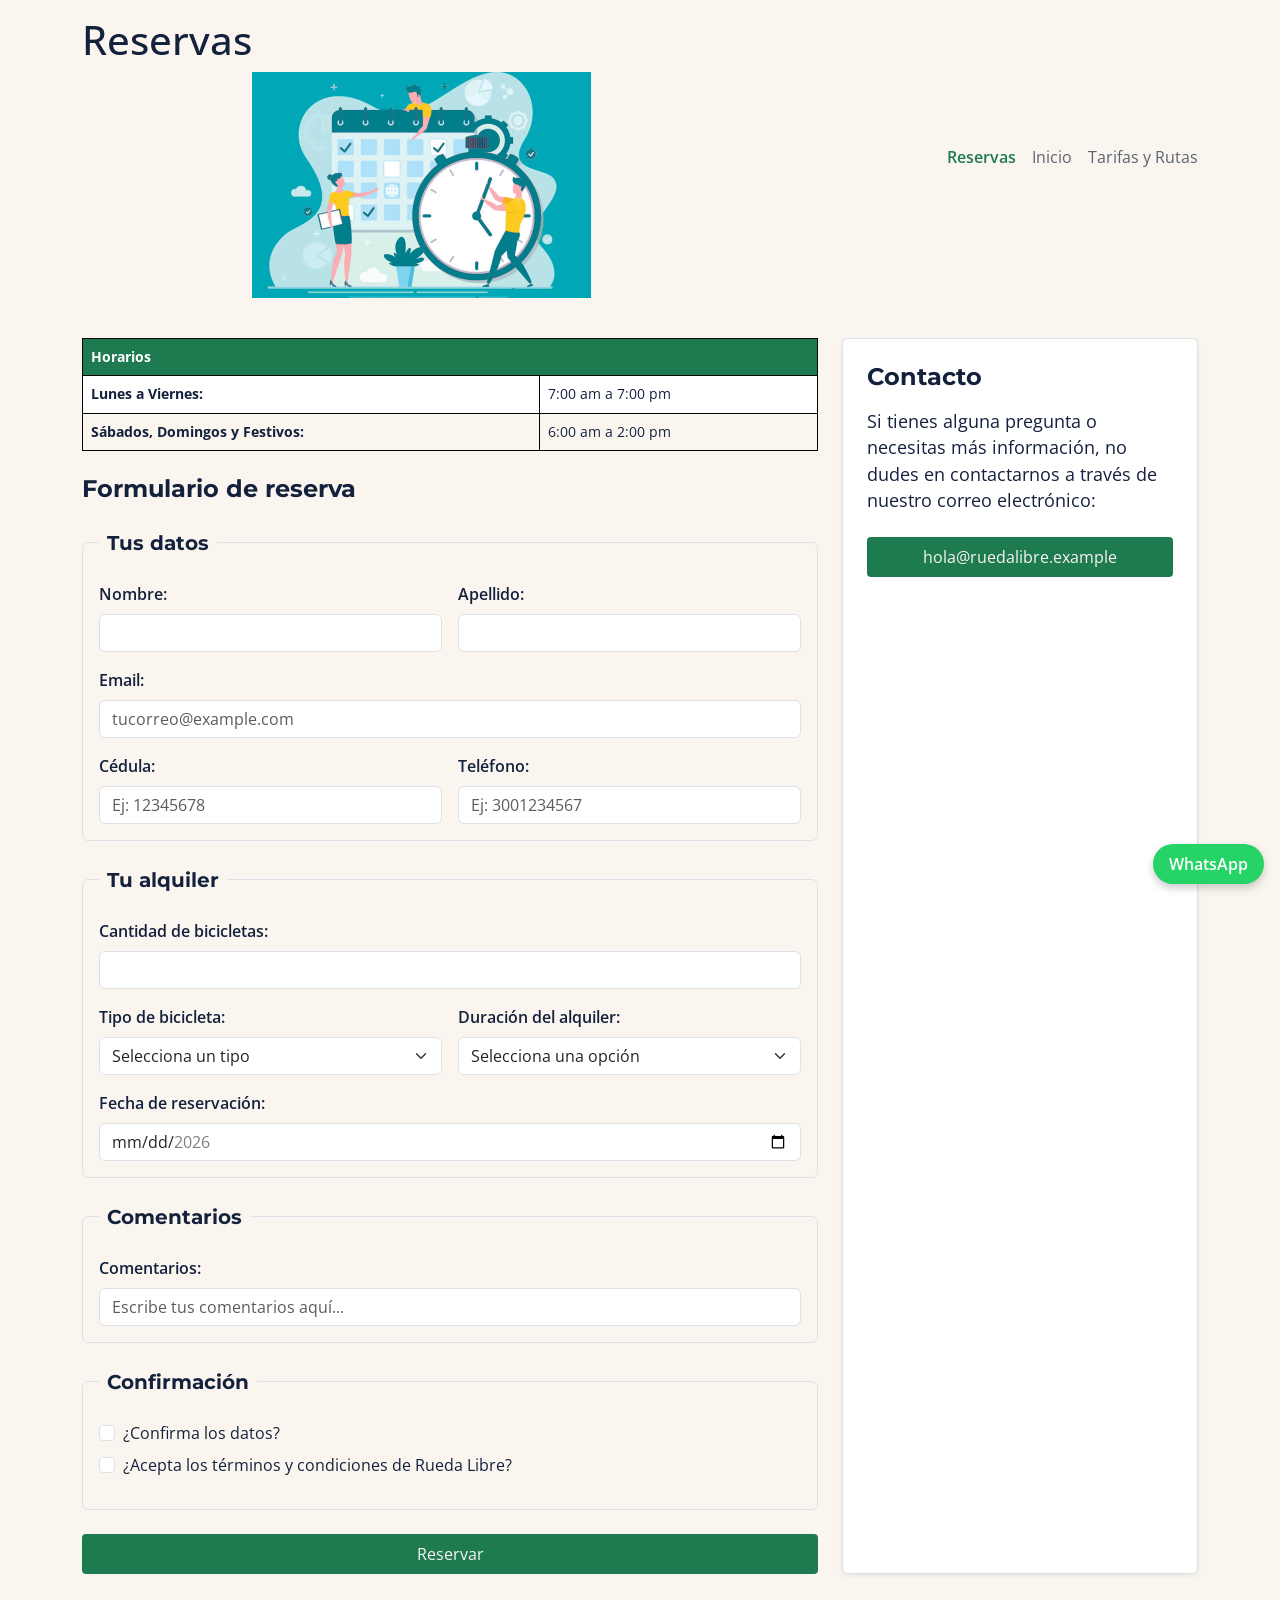
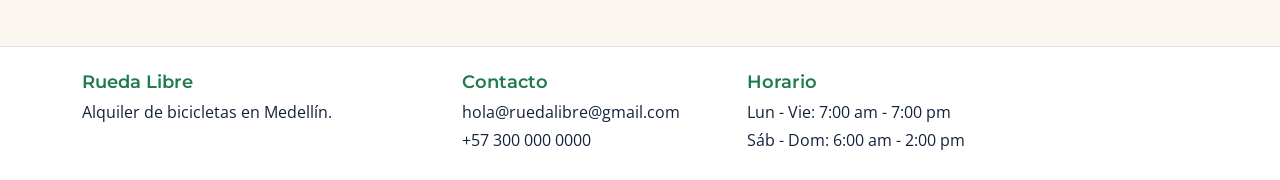
==== commit 963ba28c: "rueda libre 2.0 migracion completa" ====
--- a/paginas/reservas.html
+++ b/paginas/reservas.html
@@ -7,166 +7,174 @@
   <link rel="preconnect" href="https://fonts.googleapis.com">
   <link rel="preconnect" href="https://fonts.gstatic.com" crossorigin>
   <link href="https://fonts.googleapis.com/css2?family=Montserrat:wght@400;600;700&family=Open+Sans:wght@300;400;600&display=swap" rel="stylesheet">
+  <link href="https://cdn.jsdelivr.net/npm/bootstrap@5.3.3/dist/css/bootstrap.min.css" rel="stylesheet">
   <link rel="stylesheet" href="../css/style.css">
   <title>Reservas | Rueda Libre</title>
 </head>
 <body>
 
-    <header id="header" class="normal site-header">
-    <div>
+  <header id="header" class="normal site-header container d-flex flex-column flex-md-row justify-content-between align-items-center py-3">
+    <div class="text-center text-md-start">
       <h1>Reservas</h1>
-      <p>
-        <img src="../img/reserva.png" alt="Reserva tu bicicleta" width="300" height="300" class="img-centrada">
-      </p>
+      <img src="../img/reserva.png" alt="Reserva tu bicicleta" class="img-fluid mx-auto d-block w-50 mt-2">
     </div>
-    <nav id="menu">
+    <nav id="menu" class="d-flex flex-column flex-md-row align-items-center gap-3 mt-3 mt-md-0" aria-label="Navegación principal">
       <a href="reservas.html" class="activo">Reservas</a>
       <a href="../index.html">Inicio</a>
       <a href="tarifas.html">Tarifas y Rutas</a>
     </nav>
   </header>
 
-  <div class="reservas-layout" style="padding: var(--espaciado-m); max-width: 100rem; margin: 0 auto;">
-    
+  <main class="container py-4">
+    <div class="row g-4">
+      
+     
+      <div class="col-12 col-md-8">
+        <section class="mb-4">
+          <div class="table-responsive">
+            <table class="tabla-horarios w-100">
+              <thead>
+                <tr>
+                  <th colspan="2">Horarios</th>
+                </tr>
+              </thead>
+              <tbody>
+                <tr>
+                  <td><strong>Lunes a Viernes:</strong></td>
+                  <td>7:00 am a 7:00 pm</td>
+                </tr>
+                <tr>
+                  <td><strong>Sábados, Domingos y Festivos:</strong></td>
+                  <td>6:00 am a 2:00 pm</td>
+                </tr>
+              </tbody>
+            </table>
+          </div>
+        </section>
 
-    <main class="formulario-main">
-      <section class="seccion">
-        <table class="tabla-horarios">
-          <thead>
-            <tr>
-              <th colspan="2">Horarios</th>
-            </tr>
-          </thead>
-          <tbody>
-            <tr>
-              <td><strong>Lunes a Viernes:</strong></td>
-              <td>7:00 am a 7:00 pm</td>
-            </tr>
-            <tr>
-              <td><strong>Sábados, Domingos y Festivos:</strong></td>
-              <td>6:00 am a 2:00 pm</td>
-            </tr>
-          </tbody>
-        </table>
-      </section>
+        <section id="formulario-reserva">
+          <h2 class="mb-4">Formulario de reserva</h2>
+          <form action="#" method="post">
+            
+            <fieldset class="border p-3 rounded mb-4">
+              <legend class="float-none w-auto px-2 fs-5 fw-bold">Tus datos</legend>
+              <div class="row g-3">
+                <div class="col-12 col-md-6">
+                  <label for="nombre" class="form-label">Nombre:</label>
+                  <input type="text" id="nombre" name="nombre" class="form-control" required minlength="3" pattern="[A-Za-záéíóúÁÉÍÓÚñÑ\s]+" title="Por favor introduce tu nombre, solo letras.">
+                </div>
+                <div class="col-12 col-md-6">
+                  <label for="apellido" class="form-label">Apellido:</label>
+                  <input type="text" id="apellido" name="apellido" class="form-control" required minlength="3" pattern="[A-Za-záéíóúÁÉÍÓÚñÑ\s]+" title="Por favor introduce tu apellido, solo letras.">
+                </div>
+                <div class="col-12">
+                  <label for="email" class="form-label">Email:</label>
+                  <input type="email" id="email" name="email" class="form-control" required placeholder="tucorreo@example.com" title="Ingresa un correo válido.">
+                </div>
+                <div class="col-12 col-md-6">
+                  <label for="cedula" class="form-label">Cédula:</label>
+                  <input type="text" id="cedula" name="cedula" class="form-control" required minlength="7" maxlength="10" pattern="[0-9]{7,10}" placeholder="Ej: 12345678" title="De 7 a 10 dígitos, solo números.">
+                </div>
+                <div class="col-12 col-md-6">
+                  <label for="telefono" class="form-label">Teléfono:</label>
+                  <input type="tel" id="telefono" name="telefono" class="form-control" required pattern="[0-9]{10}" placeholder="Ej: 3001234567" title="Exactamente 10 dígitos numéricos.">
+                </div>
+              </div>
+            </fieldset>
 
-      <section id="formulario-reserva" class="seccion">
-        <h2>Formulario de reserva</h2>
-        <form action="#" method="post">
-          
-          <fieldset>
-            <legend>Tus datos</legend>
-            <p>
-              <label for="nombre">Nombre:</label>
-              <input type="text" id="nombre" name="nombre" required minlength="3" pattern="[A-Za-záéíóúÁÉÍÓÚñÑ\s]+" title="Por favor introduce tu nombre, solo letras.">
-            </p>
-            <p>
-              <label for="apellido">Apellido:</label>
-              <input type="text" id="apellido" name="apellido" required minlength="3" pattern="[A-Za-záéíóúÁÉÍÓÚñÑ\s]+" title="Por favor introduce tu apellido, solo letras.">
-            </p>
-            <p>
-              <label for="email">Email:</label>
-              <input type="email" id="email" name="email" required placeholder="tucorreo@example.com" title="Ingresa un correo válido.">
-            </p>
-            
-            <!-- Fila de dos campos con Flexbox -->
-            <div class="fila-campos">
-              <p>
-                <label for="cedula">Cédula:</label>
-                <input type="text" id="cedula" name="cedula" required minlength="7" maxlength="10" pattern="[0-9]{7,10}" placeholder="Ej: 12345678" title="De 7 a 10 dígitos, solo números.">
-              </p>
-              <p>
-                <label for="telefono">Teléfono:</label>
-                <input type="tel" id="telefono" name="telefono" required pattern="[0-9]{10}" placeholder="Ej: 3001234567" title="Exactamente 10 dígitos numéricos.">
-              </p>
-            </div>
-          </fieldset>
+            <fieldset class="border p-3 rounded mb-4">
+              <legend class="float-none w-auto px-2 fs-5 fw-bold">Tu alquiler</legend>
+              <div class="row g-3">
+                <div class="col-12">
+                  <label for="cantidad-bicicletas" class="form-label">Cantidad de bicicletas:</label>
+                  <input type="number" id="cantidad-bicicletas" name="cantidad-bicicletas" class="form-control" required min="1" max="6" title="Mínimo 1, máximo 6.">
+                </div>
+                <div class="col-12 col-md-6">
+                  <label for="bicicleta" class="form-label">Tipo de bicicleta:</label>
+                  <select id="bicicleta" name="bicicleta" class="form-select" required>
+                    <option value="">Selecciona un tipo</option>
+                    <option value="urbana">Urbana</option>
+                    <option value="montaña">Montaña</option>
+                    <option value="eléctrica">Eléctrica</option>
+                  </select>
+                </div>
+                <div class="col-12 col-md-6">
+                  <label for="duracion" class="form-label">Duración del alquiler:</label>
+                  <select id="duracion" name="duracion" class="form-select" required>
+                    <option value="">Selecciona una opción</option>
+                    <option value="1hora">1 hora</option>
+                    <option value="4horas">Media día (4h)</option>
+                    <option value="1dia">Día completo</option>
+                  </select>
+                </div>
+                <div class="col-12">
+                  <label for="fechareserva" class="form-label">Fecha de reservación:</label>
+                  <input type="date" id="fechareserva" name="fecha-reserva" class="form-control" required min="2026-11-01" max="2026-12-31" title="Elige una fecha válida.">
+                </div>
+              </div>
+            </fieldset>
 
-          <fieldset>
-            <legend>Tu alquiler</legend>
-            <p>
-              <label for="cantidad-bicicletas">Cantidad de bicicletas:</label>
-              <input type="number" id="cantidad-bicicletas" name="cantidad-bicicletas" required min="1" max="6" title="Mínimo 1, máximo 6.">
-            </p>
-            <p>
-              <label for="bicicleta">Tipo de bicicleta:</label>
-              <select id="bicicleta" name="bicicleta" required>
-                <option value="">Selecciona un tipo</option>
-                <option value="urbana">Urbana</option>
-                <option value="montaña">Montaña</option>
-                <option value="eléctrica">Eléctrica</option>
-              </select>
-            </p>
-            <p>
-              <label for="duracion">Duración del alquiler:</label>
-              <select id="duracion" name="duracion" required>
-                <option value="">Selecciona una opción</option>
-                <option value="1hora">1 hora</option>
-                <option value="4horas">Media día (4h)</option>
-                <option value="1dia">Día completo</option>
-              </select>
-            </p>
-            <p>
-              <label for="fechareserva">Fecha de reservación:</label>
-              <input type="date" id="fechareserva" name="fecha-reserva" required min="2026-11-01" max="2026-12-31" title="Elige una fecha válida.">
-            </p>
-          </fieldset>
+            <fieldset class="border p-3 rounded mb-4">
+              <legend class="float-none w-auto px-2 fs-5 fw-bold">Comentarios</legend>
+              <div class="col-12">
+                <label for="comentarios" class="form-label">Comentarios:</label>
+                <input type="text" id="comentarios" name="comentarios" class="form-control" maxlength="300" placeholder="Escribe tus comentarios aquí...">
+              </div>
+            </fieldset>
 
-          <fieldset>
-            <legend>Comentarios</legend>
-            <p>
-              <label for="comentarios">Comentarios:</label>
-              <input type="text" id="comentarios" name="comentarios" maxlength="300" placeholder="Escribe tus comentarios aquí...">
-            </p>
-          </fieldset>
+            <fieldset class="border p-3 rounded mb-4">
+              <legend class="float-none w-auto px-2 fs-5 fw-bold">Confirmación</legend>
+              <div class="form-check mb-2">
+                <input type="checkbox" id="confirmacion-datos" name="confirmacion-datos" class="form-check-input" required>
+                <label for="confirmacion-datos" class="form-check-label">¿Confirma los datos?</label>
+              </div>
+              <div class="form-check mb-3">
+                <input type="checkbox" id="confirmacion-terminos" name="confirmacion-terminos" class="form-check-input" required>
+                <label for="confirmacion-terminos" class="form-check-label">¿Acepta los términos y condiciones de Rueda Libre?</label>
+              </div>
+            </fieldset>
 
-          <fieldset>
-            <legend>Confirmación</legend>
-            <p>
-              <label for="confirmacion-datos">¿Confirma los datos?</label>
-              <input type="checkbox" id="confirmacion-datos" name="confirmacion-datos" required>
-            </p>
-            <p>
-              <label for="confirmacion-terminos">¿Acepta los términos y condiciones de Rueda Libre?</label>
-              <input type="checkbox" id="confirmacion-terminos" name="confirmacion-terminos" required>
-            </p>
-          </fieldset>
+            <button type="submit" class="btn-reserva w-100 py-2">Reservar</button>
+          </form>
+        </section>
+      </div>
 
-          <button type="submit" class="btn-reserva">Reservar</button>
-        </form>
-      </section>
-    </main>
+     
+      <aside class="col-12 col-md-4">
+        <div class="bg-white border rounded p-4 h-100 shadow-sm">
+          <h2 class="mb-3">Contacto</h2>
+          <p>Si tienes alguna pregunta o necesitas más información, no dudes en contactarnos a través de nuestro correo electrónico:</p>
+          <div class="d-grid mt-4">
+            <a href="mailto:hola@ruedalibre.example" class="btn-reserva py-2">hola@ruedalibre.example</a>
+          </div>
+        </div>
+      </aside>
 
-    <aside class="contacto-aside">
-      <h2>Contacto</h2>
-      <h3>Si tienes alguna pregunta o necesitas más información, no dudes en contactarnos a través de nuestro correo electrónico:</h3>
-      <p style="margin-top: 1rem;">
-        <a href="mailto:hola@ruedalibre.example" class="btn-reserva">hola@ruedalibre.example</a>
-      </p>
-    </aside>
+    </div>
+  </main>
 
-  </div>
-
-
-  <footer style="max-width: 100rem; margin: 0 auto; padding: 0 var(--espaciado-m);">
-    <div class="footer-bloque">
-      <h3>Rueda Libre</h3>
-      <p>Alquiler de bicicletas en Medellín.</p>
+  <footer class="container-fluid bg-white border-top py-4 mt-5">
+    <div class="container">
+      <div class="row text-center text-md-start g-4">
+        <div class="col-12 col-md-4 footer-bloque">
+          <h3>Rueda Libre</h3>
+          <p>Alquiler de bicicletas en Medellín.</p>
+        </div>
+        <div class="col-12 col-md-3 footer-bloque">
+          <h3>Contacto</h3>
+          <p>hola@ruedalibre@gmail.com</p>
+          <p>+57 300 000 0000</p>
+        </div>
+        <div class="col-12 col-md-3 footer-bloque">
+          <h3>Horario</h3>
+          <p>Lun - Vie: 7:00 am - 7:00 pm</p>
+          <p>Sáb - Dom: 6:00 am - 2:00 pm</p>
+        </div>
+      </div>
     </div>
-
-    <div class="footer-bloque">
-      <h3>Contacto</h3>
-      <p>hola@ruedalibre@gmail.com</p>
-      <p>+57 300 000 0000</p>
-    </div>
-
-    <div class="footer-bloque">
-      <h3>Horario</h3>
-      <p>Lun - Vie: 7:00 am - 7:00 pm</p>
-      <p>Sáb - Dom: 6:00 am - 2:00 pm</p>
-    </div>
-
     <a href="https://wa.me/573000000000" target="_blank" rel="noopener noreferrer" class="whatsapp-BOTON" aria-label="Chatear por WhatsApp">WhatsApp</a>
   </footer>
+
+  <script src="https://cdn.jsdelivr.net/npm/bootstrap@5.3.3/dist/js/bootstrap.bundle.min.js"></script>
 </body>
 </html>
--- a/css/style.css
+++ b/css/style.css
@@ -15,116 +15,61 @@
     --font-titulos: 'Montserrat', Arial, sans-serif;
     --font-textos: 'Open Sans', Arial, sans-serif;
 
-    --espaciado-s: 0.5rem;
-    --espaciado-m: 1rem;
-    --espaciado-l: 1.5rem;
+    /* Sobrescritura de variables de Bootstrap para mantener la identidad de marca */
+    --bs-success: var(--color-verde-ruta);
+    --bs-warning: var(--color-naranja-pedal);
+    --bs-dark: var(--color-azul-noche);
+    --bs-secondary: var(--color-gris-asfalto);
+    --bs-light: var(--color-crema);
 }
 
-/* Cuerpo  del Mobile First */
+/* Cuerpo del Mobile First */
 body {
     background-color: var(--color-crema);
     color: var(--color-azul-noche);
     font-family: var(--font-textos);
-    max-width: 75rem;
-    margin: 0 auto;
-    padding: 0 1rem;
-}
-body h2 { font-size: 1.50rem; font-family: var(--font-titulos); margin-bottom: 1rem; }
-body h3 { font-size: 1.10rem; font-family: var(--font-titulos); margin-bottom: 0.5rem; }
-body p  { font-family: var(--font-textos); font-size: 1.1rem; margin-bottom: 1rem; }
-
-main {
-    max-width: 100rem;
-    margin: 0 auto;
-    padding: var(--espaciado-m) 0;
+    overflow-x: hidden; 
 }
 
-img {
-    max-width: 100%;
-    height: auto;
-    display: block;
-}
+/* Jerarquía de textos */
+body h2 { font-size: 1.50rem; font-family: var(--font-titulos); font-weight: 700; }
+body h3 { font-size: 1.10rem; font-family: var(--font-titulos); font-weight: 600; }
+body p  { font-family: var(--font-textos); font-size: 1.1rem; }
 
-.img-centrada {
-    display: block;
-    margin-left: auto;
-    margin-right: auto;
-}
-
-/* el header del mobile fist */
-.site-header,
-header {
-    display: flex;
-    flex-direction: column;
-    align-items: center;
-    gap: var(--espaciado-m);
-    padding: var(--espaciado-m) 0;
-    font-family: var(--font-titulos);
-    color: var(--color-azul-noche);
-    text-align: center;
-}
-
-header.normal { min-height: auto; }
-header.inicio_1 { min-height: auto; padding: var(--espaciado-l) 0; }
-
-
-#menu {
-    display: flex;
-    flex-direction: column;
-    align-items: center;
-    gap: var(--espaciado-m);
-    margin: 0;
-    padding: 0;
-}
-
+/* Menú (Solo estilos de enlaces) */
 #menu a {
     color: var(--color-gris-asfalto);
     cursor: pointer;
     text-decoration: none;
     font-weight: 400;
-    font-size: 1rem; /* Tamaño controlado para que no sea gigante */
-    margin: 0;
+    font-size: 1rem;
 }
 #menu a.activo { color: var(--color-verde-ruta); font-weight: 600; }
 #menu a:hover  { text-decoration: underline; color: var(--color-verde-ruta); }
 
-/* --- FOOTER --- */
+/* Footer */
 footer {
-    display: flex;
-    flex-direction: column;
-    gap: var(--espaciado-l);
-    padding: var(--espaciado-l) 0;
-    margin-top: var(--espaciado-l);
     border-top: 1px solid var(--color-gris-asfalto);
-    text-align: center;
 }
-
-.footer-bloque h3 { color: var(--color-verde-ruta); margin-bottom: var(--espaciado-s); }
+.footer-bloque h3 { color: var(--color-verde-ruta); margin-bottom: 0.5rem; }
 .footer-bloque p { font-size: 1rem; margin-bottom: 0.25rem; }
 
-/* --- TABLAS --- */
+/* Tablas (Solo colores y bordes) */
 #tabla-bicis, #tabla-rutas, .tabla-horarios {
-    width: 100%;
-    max-width: 80rem;
-    margin: 1rem auto;
     border-collapse: collapse;
     font-size: 0.85rem;
     background-color: #ffffff;
-    display: block;
-    overflow-x: auto; 
 }
-
 th, td {
     border: 1px solid var(--color-negro);
     padding: 0.5rem;
     text-align: left;
     color: var(--color-azul-noche);
-    white-space: nowrap;
 }
 th { background-color: var(--color-verde-ruta); color: #ffffff; font-weight: bold; }
 tr:nth-child(even) { background-color: var(--color-crema); }
 
-/* --- BOTONES Y FORMULARIOS --- */
+/* Botones */
 .btn-reserva {
     background-color: var(--color-verde-ruta);
     color: var(--color-crema);
@@ -140,76 +85,42 @@
 }
 .btn-reserva:hover { background-color: var(--color-naranja-pedal); color: var(--color-crema); }
 
-input:focus, textarea:focus, select:focus {
-    outline: none;
-    border: 2px solid var(--color-naranja-pedal);
-    box-shadow: var(--color-naranja-pedal) 1px 1px 1px;
+/* Formularios (Identidad visual) */
+fieldset { border: 1px solid var(--color-gris-asfalto); }
+legend { font-family: var(--font-titulos); color: var(--color-azul-noche); }
+.form-label { font-weight: 600; color: var(--color-azul-noche); }
+
+/* Estados de foco personalizados */
+.form-control:focus, .form-select:focus {
+    border-color: var(--color-naranja-pedal);
+    box-shadow: 0 0 0 0.25rem rgba(243, 154, 43, 0.25);
 }
 
-fieldset { margin-bottom: 1.5rem; padding: 1rem; border: 1px solid var(--color-gris-asfalto); border-radius: 0.375rem; width: 100%; }
-form label { display: block; margin-bottom: 0.5rem; color: var(--color-azul-noche); font-weight: 600; }
-select, input, textarea {
-    display: block;
-    padding: 0.75rem;
-    border-radius: 0.25rem;
-    border: 1px solid var(--color-negro);
-    background-color: var(--color-crema);
-    width: 100%;
-}
-input[type="checkbox"] { display: inline-block; width: auto; margin-right: 0.5rem; }
-
-/* --- GRILLAS Y TARJETAS --- */
-.productos-grid, .rutas-grid, .flota-grid {
-    display: grid;
-    grid-template-columns: 1fr;
-    gap: var(--espaciado-l);
-}
-
+/* Tarjetas y Listas */
 .card, .card-flota {
-    display: flex;
-    flex-direction: column;
-    align-items: center;
-    text-align: center;
-    padding: var(--espaciado-m);
     border: 1px solid var(--color-gris-asfalto);
     border-radius: 8px;
     box-shadow: 0 4px 6px rgba(0,0,0,0.05);
     background-color: #ffffff;
-    position: relative;
 }
+.nuevo {
+    background-color: var(--color-naranja-pedal);
+    color: var(--color-azul-noche);
+    padding: 0.25rem 0.75rem;
+    border-radius: 4px;
+    font-weight: bold;
+    font-size: 0.85rem;
+}
+.card img, .card-flota img { width: 100%; height: 200px; object-fit: contain; }
 
-.card img, .card-flota img { width: 100%; height: 200px; object-fit: contain; margin-bottom: var(--espaciado-s); }
-.card .btn-reserva, .card-flota .btn-reserva { margin-top: auto; width: 100%; }
-
-
-.servicios {
-    list-style-position: inside; /* Mantiene los números dentro de la tarjeta */
-    margin-bottom: var(--espaciado-l);
-    padding: 0;
-}
-
+.servicios { list-style-position: inside; padding: 0; }
 .servicios li {
-    background-color: #ffffff; /* Fondo blanco para que resalte */
+    background-color: #ffffff;
     border: 1px solid var(--color-gris-asfalto);
-    border-radius: 8px;        /* Borde redondo */
+    border-radius: 8px;
     padding: 1rem;
-    margin-bottom: 0.75rem;    /* Separación entre tarjetas */
+    margin-bottom: 0.75rem;
     box-shadow: 0 4px 6px rgba(0,0,0,0.05);
-    font-family: var(--font-textos);
-    font-size: 1rem;
-}
-
-/* Layout de Reservas y Portada */
-.hero-grid, .reservas-layout {
-    display: grid;
-    grid-template-columns: 1fr;
-    gap: var(--espaciado-l);
-}
-
-.fila-campos {
-    display: flex;
-    flex-direction: column;
-    gap: 0;
 }
 
 /* WhatsApp */
@@ -225,48 +136,4 @@
     font-weight: 600;
     box-shadow: 0 0.25rem 0.5rem rgba(0, 0, 0, 0.2);
     z-index: 1000;
-}
-
-/*  MEDIA QUERIES (Tablet: 768px) */
-@media (min-width: 768px) {
-    /* Header en fila */
-    .site-header, header {
-        flex-direction: row;
-        justify-content: space-between;
-        text-align: left;
-    }
-    
-    #menu {
-        flex-direction: row; 
-        gap: var(--espaciado-l); 
-    }
-
-    footer {
-        flex-direction: row;
-        justify-content: space-between;
-        align-items: flex-start;
-        text-align: left;
-    }
-
-    .productos-grid, .rutas-grid { grid-template-columns: repeat(2, 1fr); }
-    .flota-grid { grid-template-columns: repeat(2, 1fr); }
-
-    .hero-grid { grid-template-columns: 1fr 1fr; align-items: center; }
-    .reservas-layout { grid-template-columns: 2fr 1fr; align-items: start; }
-    
-    .fila-campos { flex-direction: row; gap: var(--espaciado-m); }
-    .fila-campos p { flex: 1; }
-
-    #tabla-bicis, #tabla-rutas, .tabla-horarios { font-size: 1rem; display: table; }
-    th, td { padding: 1rem; white-space: normal; }
-    
-    /* En tablet, la lista de servicios se ve bien más grande */
-    .servicios li { font-size: 1.1rem; padding: 1.25rem; }
-}
-
-/* --- MEDIA QUERIES (Escritorio: 1200px) --- */
-@media (min-width: 1200px) {
-    .rutas-grid { grid-template-columns: repeat(3, 1fr); } 
-    .flota-grid { grid-template-columns: repeat(4, 1fr); } 
-    header.inicio_1 { min-height: 50vh; display: flex; align-items: center; }
-}
+}
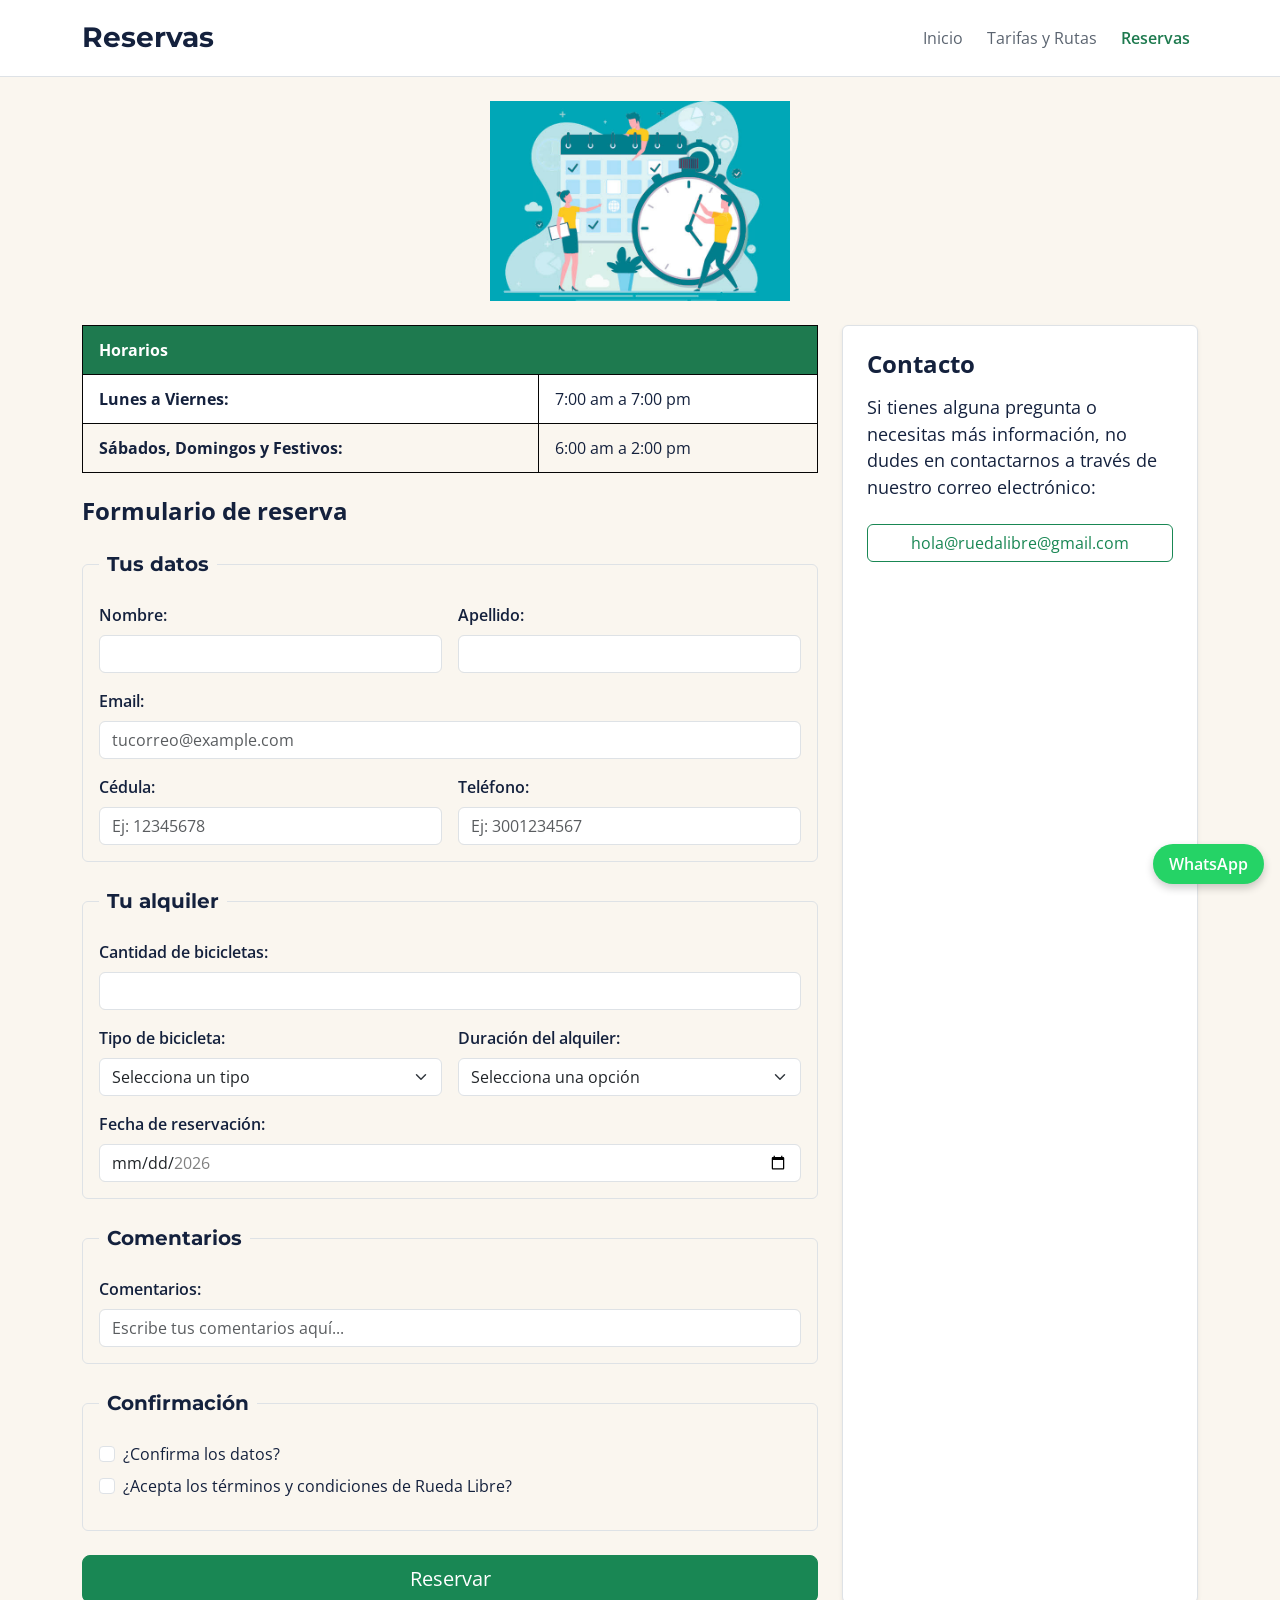
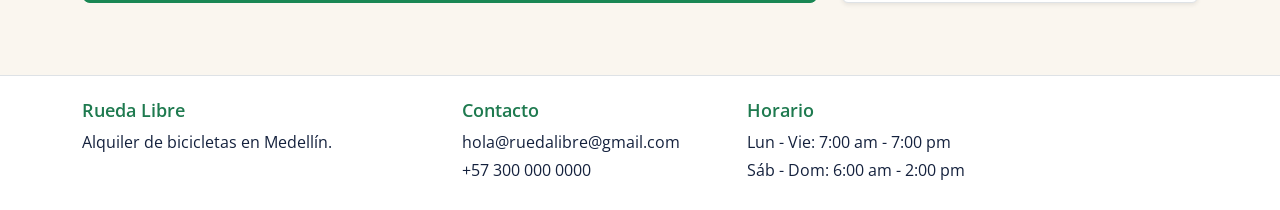
==== commit d88469a5: "menu nav bar y botones reto 9" ====
--- a/paginas/reservas.html
+++ b/paginas/reservas.html
@@ -13,22 +13,35 @@
 </head>
 <body>
 
-  <header id="header" class="normal site-header container d-flex flex-column flex-md-row justify-content-between align-items-center py-3">
-    <div class="text-center text-md-start">
-      <h1>Reservas</h1>
-      <img src="../img/reserva.png" alt="Reserva tu bicicleta" class="img-fluid mx-auto d-block w-50 mt-2">
+  <nav class="navbar navbar-expand-lg bg-white border-bottom py-3">
+    <div class="container">
+      <h1 class="navbar-brand fs-3 mb-0">Reservas</h1>
+      <button class="navbar-toggler" type="button" data-bs-toggle="collapse" data-bs-target="#menuPrincipal" aria-controls="menuPrincipal" aria-expanded="false" aria-label="Alternar navegación">
+        <span class="navbar-toggler-icon"></span>
+      </button>
+      <div class="collapse navbar-collapse" id="menuPrincipal">
+        <ul class="navbar-nav ms-auto mb-2 mb-lg-0 gap-2">
+          <li class="nav-item">
+            <a class="nav-link" href="../index.html">Inicio</a>
+          </li>
+          <li class="nav-item">
+            <a class="nav-link" href="tarifas.html">Tarifas y Rutas</a>
+          </li>
+          <li class="nav-item">
+            <a class="nav-link active" aria-current="page" href="reservas.html">Reservas</a>
+          </li>
+        </ul>
+      </div>
     </div>
-    <nav id="menu" class="d-flex flex-column flex-md-row align-items-center gap-3 mt-3 mt-md-0" aria-label="Navegación principal">
-      <a href="reservas.html" class="activo">Reservas</a>
-      <a href="../index.html">Inicio</a>
-      <a href="tarifas.html">Tarifas y Rutas</a>
-    </nav>
-  </header>
+  </nav>
 
-  <main class="container py-4">
+  <div class="container text-center py-4">
+    <img src="../img/reserva.png" alt="Reserva tu bicicleta" class="img-fluid img-banner mx-auto d-block">
+  </div>
+
+  <main class="container pb-4">
     <div class="row g-4">
       
-     
       <div class="col-12 col-md-8">
         <section class="mb-4">
           <div class="table-responsive">
@@ -134,18 +147,17 @@
               </div>
             </fieldset>
 
-            <button type="submit" class="btn-reserva w-100 py-2">Reservar</button>
+            <button type="submit" class="btn btn-success btn-lg w-100">Reservar</button>
           </form>
         </section>
       </div>
 
-     
       <aside class="col-12 col-md-4">
         <div class="bg-white border rounded p-4 h-100 shadow-sm">
           <h2 class="mb-3">Contacto</h2>
           <p>Si tienes alguna pregunta o necesitas más información, no dudes en contactarnos a través de nuestro correo electrónico:</p>
           <div class="d-grid mt-4">
-            <a href="mailto:hola@ruedalibre.example" class="btn-reserva py-2">hola@ruedalibre.example</a>
+            <a href="mailto:hola@ruedalibre@gmail.com" class="btn btn-outline-success">hola@ruedalibre@gmail.com</a>
           </div>
         </div>
       </aside>
--- a/css/style.css
+++ b/css/style.css
@@ -15,7 +15,6 @@
     --font-titulos: 'Montserrat', Arial, sans-serif;
     --font-textos: 'Open Sans', Arial, sans-serif;
 
-    /* Sobrescritura de variables de Bootstrap para mantener la identidad de marca */
     --bs-success: var(--color-verde-ruta);
     --bs-warning: var(--color-naranja-pedal);
     --bs-dark: var(--color-azul-noche);
@@ -23,7 +22,6 @@
     --bs-light: var(--color-crema);
 }
 
-/* Cuerpo del Mobile First */
 body {
     background-color: var(--color-crema);
     color: var(--color-azul-noche);
@@ -31,30 +29,60 @@
     overflow-x: hidden; 
 }
 
-/* Jerarquía de textos */
-body h2 { font-size: 1.50rem; font-family: var(--font-titulos); font-weight: 700; }
-body h3 { font-size: 1.10rem; font-family: var(--font-titulos); font-weight: 600; }
-body p  { font-family: var(--font-textos); font-size: 1.1rem; }
+/*   JERARQUÍA DE TEXTOS*/
+.h1, .h2, .h3, .h4, .h5, .h6 {
+    font-family: var(--font-titulos);
+    color: var(--color-azul-noche);
+}
 
-/* Menú (Solo estilos de enlaces) */
-#menu a {
+h1, .h1 { font-weight: 700; }
+h2, .h2 { font-size: 1.50rem; font-weight: 700; margin-bottom: 1rem; }
+h3, .h3 { font-size: 1.10rem; font-weight: 600; margin-bottom: 0.5rem; }
+
+body p, .lead {
+    font-family: var(--font-textos);
+    font-size: 1.1rem;
+    margin-bottom: 1rem;
+    color: var(--color-azul-noche);
+}
+
+/* NAVBAR Y BANNERS */
+.navbar-brand {
+    font-family: var(--font-titulos);
+    color: var(--color-azul-noche);
+}
+
+.navbar-nav .nav-link {
+    font-family: var(--font-textos);
     color: var(--color-gris-asfalto);
-    cursor: pointer;
-    text-decoration: none;
     font-weight: 400;
-    font-size: 1rem;
 }
-#menu a.activo { color: var(--color-verde-ruta); font-weight: 600; }
-#menu a:hover  { text-decoration: underline; color: var(--color-verde-ruta); }
 
-/* Footer */
+.navbar-nav .nav-link:hover {
+    color: var(--color-verde-ruta);
+}
+
+.navbar-nav .nav-link.active {
+    color: var(--color-verde-ruta);
+    font-weight: 600;
+}
+
+/* Clase para las imágenes de cabecera (Tarifas y Reservas) */
+.img-banner {
+    max-width: 300px;
+    width: 100%;
+    height: auto;
+}
+
+/*
+   COMPONENTES
+ */
 footer {
     border-top: 1px solid var(--color-gris-asfalto);
 }
 .footer-bloque h3 { color: var(--color-verde-ruta); margin-bottom: 0.5rem; }
 .footer-bloque p { font-size: 1rem; margin-bottom: 0.25rem; }
 
-/* Tablas (Solo colores y bordes) */
 #tabla-bicis, #tabla-rutas, .tabla-horarios {
     border-collapse: collapse;
     font-size: 0.85rem;
@@ -69,34 +97,15 @@
 th { background-color: var(--color-verde-ruta); color: #ffffff; font-weight: bold; }
 tr:nth-child(even) { background-color: var(--color-crema); }
 
-/* Botones */
-.btn-reserva {
-    background-color: var(--color-verde-ruta);
-    color: var(--color-crema);
-    border: none;
-    padding: 0.5rem 1rem;
-    text-align: center;
-    text-decoration: none;
-    display: inline-block;
-    font-size: 1rem;
-    cursor: pointer;
-    transition: background-color 0.3s ease;
-    border-radius: 4px;
-}
-.btn-reserva:hover { background-color: var(--color-naranja-pedal); color: var(--color-crema); }
-
-/* Formularios (Identidad visual) */
 fieldset { border: 1px solid var(--color-gris-asfalto); }
 legend { font-family: var(--font-titulos); color: var(--color-azul-noche); }
 .form-label { font-weight: 600; color: var(--color-azul-noche); }
 
-/* Estados de foco personalizados */
 .form-control:focus, .form-select:focus {
     border-color: var(--color-naranja-pedal);
     box-shadow: 0 0 0 0.25rem rgba(243, 154, 43, 0.25);
 }
 
-/* Tarjetas y Listas */
 .card, .card-flota {
     border: 1px solid var(--color-gris-asfalto);
     border-radius: 8px;
@@ -123,7 +132,6 @@
     box-shadow: 0 4px 6px rgba(0,0,0,0.05);
 }
 
-/* WhatsApp */
 .whatsapp-BOTON {
     position: fixed;
     bottom: 1rem;
@@ -136,4 +144,9 @@
     font-weight: 600;
     box-shadow: 0 0.25rem 0.5rem rgba(0, 0, 0, 0.2);
     z-index: 1000;
+}
+
+@media (min-width: 768px) {
+    #tabla-bicis, #tabla-rutas, .tabla-horarios { font-size: 1rem; }
+    th, td { padding: 0.75rem 1rem; }
 }
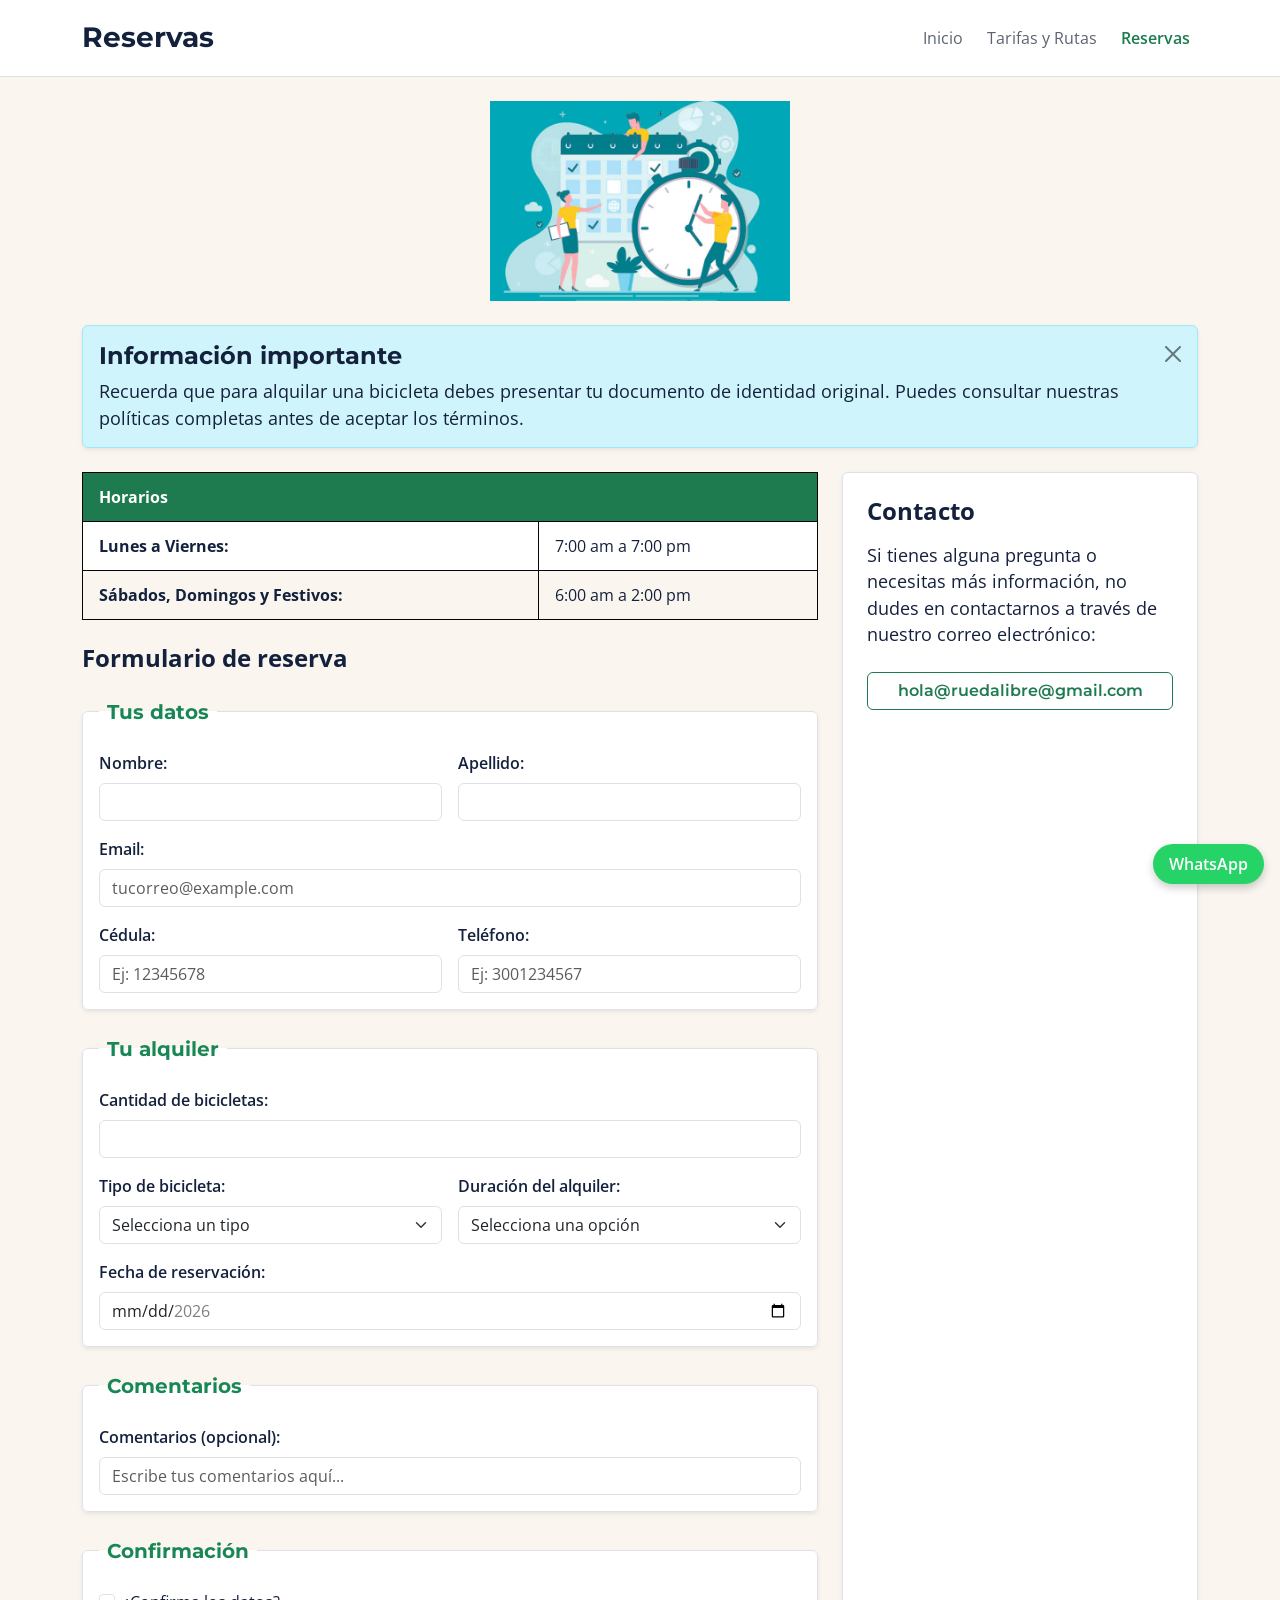
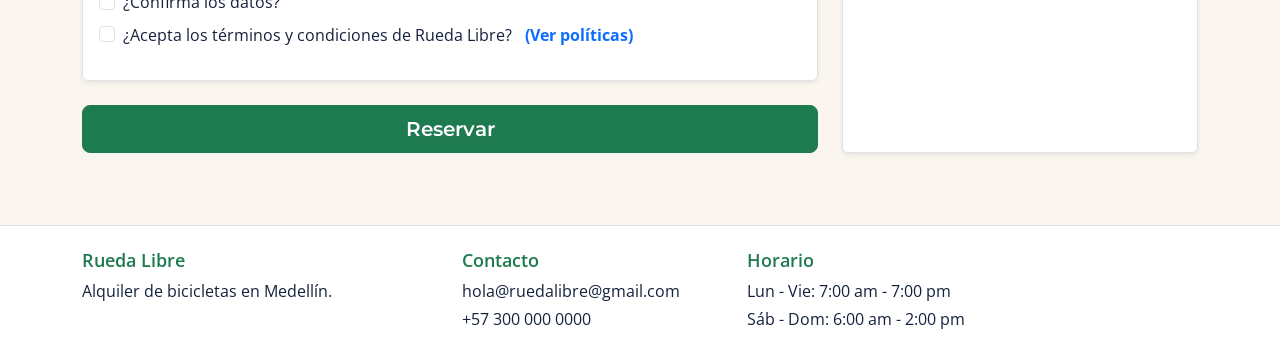
==== commit 99e360fe: "reservas validacion alerta y modal" ====
--- a/paginas/reservas.html
+++ b/paginas/reservas.html
@@ -17,7 +17,7 @@
     <div class="container">
       <h1 class="navbar-brand fs-3 mb-0">Reservas</h1>
       <button class="navbar-toggler" type="button" data-bs-toggle="collapse" data-bs-target="#menuPrincipal" aria-controls="menuPrincipal" aria-expanded="false" aria-label="Alternar navegación">
-        <span class="navbar-toggler-icon"></span>
+        <div class="navbar-toggler-icon"></div>
       </button>
       <div class="collapse navbar-collapse" id="menuPrincipal">
         <ul class="navbar-nav ms-auto mb-2 mb-lg-0 gap-2">
@@ -40,6 +40,14 @@
   </div>
 
   <main class="container pb-4">
+    
+    
+    <div class="alert alert-info alert-dismissible fade show mb-4 shadow-sm" role="alert">
+      <h2 class="alert-heading h4 fw-bold">Información importante</h2>
+      <p class="mb-0">Recuerda que para alquilar una bicicleta debes presentar tu documento de identidad original. Puedes consultar nuestras políticas completas antes de aceptar los términos.</p>
+      <button type="button" class="btn-close" data-bs-dismiss="alert" aria-label="Cerrar"></button>
+    </div>
+
     <div class="row g-4">
       
       <div class="col-12 col-md-8">
@@ -67,40 +75,59 @@
 
         <section id="formulario-reserva">
           <h2 class="mb-4">Formulario de reserva</h2>
-          <form action="#" method="post">
+          
+          <form action="#" method="post" class="needs-validation" novalidate>
             
-            <fieldset class="border p-3 rounded mb-4">
-              <legend class="float-none w-auto px-2 fs-5 fw-bold">Tus datos</legend>
+            <fieldset class="border p-3 rounded mb-4 bg-white shadow-sm">
+              <legend class="float-none w-auto px-2 fs-5 fw-bold text-success">Tus datos</legend>
               <div class="row g-3">
                 <div class="col-12 col-md-6">
                   <label for="nombre" class="form-label">Nombre:</label>
-                  <input type="text" id="nombre" name="nombre" class="form-control" required minlength="3" pattern="[A-Za-záéíóúÁÉÍÓÚñÑ\s]+" title="Por favor introduce tu nombre, solo letras.">
+                  <input type="text" id="nombre" name="nombre" class="form-control" required minlength="3" pattern="[A-Za-záéíóúÁÉÍÓÚñÑ\s]+">
+                  <div class="invalid-feedback">
+                    Por favor, ingresa tu nombre (mínimo 3 letras, solo caracteres alfabéticos).
+                  </div>
                 </div>
                 <div class="col-12 col-md-6">
                   <label for="apellido" class="form-label">Apellido:</label>
-                  <input type="text" id="apellido" name="apellido" class="form-control" required minlength="3" pattern="[A-Za-záéíóúÁÉÍÓÚñÑ\s]+" title="Por favor introduce tu apellido, solo letras.">
+                  <input type="text" id="apellido" name="apellido" class="form-control" required minlength="3" pattern="[A-Za-záéíóúÁÉÍÓÚñÑ\s]+">
+                  <div class="invalid-feedback">
+                    Por favor, ingresa tu apellido (mínimo 3 letras, solo caracteres alfabéticos).
+                  </div>
                 </div>
                 <div class="col-12">
                   <label for="email" class="form-label">Email:</label>
-                  <input type="email" id="email" name="email" class="form-control" required placeholder="tucorreo@example.com" title="Ingresa un correo válido.">
+                  <input type="email" id="email" name="email" class="form-control" required placeholder="tucorreo@example.com">
+                  <div class="invalid-feedback">
+                    Ingresa un correo electrónico válido (ejemplo: pepito123@gmail.com).
+                  </div>
                 </div>
                 <div class="col-12 col-md-6">
                   <label for="cedula" class="form-label">Cédula:</label>
-                  <input type="text" id="cedula" name="cedula" class="form-control" required minlength="7" maxlength="10" pattern="[0-9]{7,10}" placeholder="Ej: 12345678" title="De 7 a 10 dígitos, solo números.">
+                  <input type="text" id="cedula" name="cedula" class="form-control" required minlength="7" maxlength="10" pattern="[0-9]{7,10}" placeholder="Ej: 12345678">
+                  <div class="invalid-feedback">
+                    La cédula debe tener entre 7 y 10 números, sin puntos ni espacios.
+                  </div>
                 </div>
                 <div class="col-12 col-md-6">
                   <label for="telefono" class="form-label">Teléfono:</label>
-                  <input type="tel" id="telefono" name="telefono" class="form-control" required pattern="[0-9]{10}" placeholder="Ej: 3001234567" title="Exactamente 10 dígitos numéricos.">
-                </div>
-              </div>
-            </fieldset>
-
-            <fieldset class="border p-3 rounded mb-4">
-              <legend class="float-none w-auto px-2 fs-5 fw-bold">Tu alquiler</legend>
+                  <input type="tel" id="telefono" name="telefono" class="form-control" required pattern="[0-9]{10}" placeholder="Ej: 3001234567">
+                  <div class="invalid-feedback">
+                    El teléfono debe tener exactamente 10 números.
+                  </div>
+                </div>
+              </div>
+            </fieldset>
+
+            <fieldset class="border p-3 rounded mb-4 bg-white shadow-sm">
+              <legend class="float-none w-auto px-2 fs-5 fw-bold text-success">Tu alquiler</legend>
               <div class="row g-3">
                 <div class="col-12">
                   <label for="cantidad-bicicletas" class="form-label">Cantidad de bicicletas:</label>
-                  <input type="number" id="cantidad-bicicletas" name="cantidad-bicicletas" class="form-control" required min="1" max="6" title="Mínimo 1, máximo 6.">
+                  <input type="number" id="cantidad-bicicletas" name="cantidad-bicicletas" class="form-control" required min="1" max="6">
+                  <div class="invalid-feedback">
+                    La cantidad debe ser un número entre 1 y 6.
+                  </div>
                 </div>
                 <div class="col-12 col-md-6">
                   <label for="bicicleta" class="form-label">Tipo de bicicleta:</label>
@@ -110,6 +137,9 @@
                     <option value="montaña">Montaña</option>
                     <option value="eléctrica">Eléctrica</option>
                   </select>
+                  <div class="invalid-feedback">
+                    Por favor, selecciona un tipo de bicicleta.
+                  </div>
                 </div>
                 <div class="col-12 col-md-6">
                   <label for="duracion" class="form-label">Duración del alquiler:</label>
@@ -119,31 +149,46 @@
                     <option value="4horas">Media día (4h)</option>
                     <option value="1dia">Día completo</option>
                   </select>
+                  <div class="invalid-feedback">
+                    Por favor, selecciona la duración del alquiler.
+                  </div>
                 </div>
                 <div class="col-12">
                   <label for="fechareserva" class="form-label">Fecha de reservación:</label>
-                  <input type="date" id="fechareserva" name="fecha-reserva" class="form-control" required min="2026-11-01" max="2026-12-31" title="Elige una fecha válida.">
-                </div>
-              </div>
-            </fieldset>
-
-            <fieldset class="border p-3 rounded mb-4">
-              <legend class="float-none w-auto px-2 fs-5 fw-bold">Comentarios</legend>
+                  <input type="date" id="fechareserva" name="fecha-reserva" class="form-control" required min="2026-11-01" max="2026-12-31">
+                  <div class="invalid-feedback">
+                    Selecciona una fecha válida (entre Noviembre y Diciembre de 2026).
+                  </div>
+                </div>
+              </div>
+            </fieldset>
+
+            <fieldset class="border p-3 rounded mb-4 bg-white shadow-sm">
+              <legend class="float-none w-auto px-2 fs-5 fw-bold text-success">Comentarios</legend>
               <div class="col-12">
-                <label for="comentarios" class="form-label">Comentarios:</label>
+                <label for="comentarios" class="form-label">Comentarios (opcional):</label>
                 <input type="text" id="comentarios" name="comentarios" class="form-control" maxlength="300" placeholder="Escribe tus comentarios aquí...">
               </div>
             </fieldset>
 
-            <fieldset class="border p-3 rounded mb-4">
-              <legend class="float-none w-auto px-2 fs-5 fw-bold">Confirmación</legend>
+            <fieldset class="border p-3 rounded mb-4 bg-white shadow-sm">
+              <legend class="float-none w-auto px-2 fs-5 fw-bold text-success">Confirmación</legend>
               <div class="form-check mb-2">
                 <input type="checkbox" id="confirmacion-datos" name="confirmacion-datos" class="form-check-input" required>
                 <label for="confirmacion-datos" class="form-check-label">¿Confirma los datos?</label>
+                <div class="invalid-feedback">
+                  Debes confirmar que los datos ingresados son correctos.
+                </div>
               </div>
               <div class="form-check mb-3">
                 <input type="checkbox" id="confirmacion-terminos" name="confirmacion-terminos" class="form-check-input" required>
                 <label for="confirmacion-terminos" class="form-check-label">¿Acepta los términos y condiciones de Rueda Libre?</label>
+                <button type="button" class="btn btn-link text-decoration-none p-0 ms-2 align-baseline fw-bold" data-bs-toggle="modal" data-bs-target="#politicasModal">
+                  (Ver políticas)
+                </button>
+                <div class="invalid-feedback">
+                  Debes aceptar los términos y condiciones para poder reservar.
+                </div>
               </div>
             </fieldset>
 
@@ -165,6 +210,29 @@
     </div>
   </main>
 
+  <div class="modal fade" id="politicasModal" tabindex="-1" aria-labelledby="politicasModalLabel" aria-hidden="true">
+    <div class="modal-dialog modal-dialog-centered">
+      <div class="modal-content">
+        <div class="modal-header">
+          <h2 class="modal-title h4 fw-bold" id="politicasModalLabel">Políticas de alquiler</h2>
+          <button type="button" class="btn-close" data-bs-dismiss="modal" aria-label="Cerrar"></button>
+        </div>
+        <div class="modal-body">
+          <ol class="mb-0">
+            <li>Presenta tu documento de identidad original al recoger la bicicleta.</li>
+            <li>Revisa la bicicleta con el asesor antes de salir.</li>
+            <li>Cada 15 minutos de retraso en la devolución tiene un recargo de $5.000.</li>
+            <li>Los daños por mal uso se cobran según el costo de la reparación.</li>
+            <li>Los menores de edad deben estar acompañados por un adulto responsable.</li>
+          </ol>
+        </div>
+        <div class="modal-footer">
+          <button type="button" class="btn btn-secondary fw-bold" data-bs-dismiss="modal">Cerrar</button>
+        </div>
+      </div>
+    </div>
+  </div>
+
   <footer class="container-fluid bg-white border-top py-4 mt-5">
     <div class="container">
       <div class="row text-center text-md-start g-4">
@@ -187,6 +255,24 @@
     <a href="https://wa.me/573000000000" target="_blank" rel="noopener noreferrer" class="whatsapp-BOTON" aria-label="Chatear por WhatsApp">WhatsApp</a>
   </footer>
 
+
   <script src="https://cdn.jsdelivr.net/npm/bootstrap@5.3.3/dist/js/bootstrap.bundle.min.js"></script>
+  
+ 
+  <script>
+    (() => {
+      'use strict'
+      const forms = document.querySelectorAll('.needs-validation')
+      Array.from(forms).forEach(form => {
+        form.addEventListener('submit', event => {
+          if (!form.checkValidity()) {
+            event.preventDefault()
+            event.stopPropagation()
+          }
+          form.classList.add('was-validated')
+        }, false)
+      })
+    })()
+  </script>
 </body>
 </html>
--- a/css/style.css
+++ b/css/style.css
@@ -15,6 +15,7 @@
     --font-titulos: 'Montserrat', Arial, sans-serif;
     --font-textos: 'Open Sans', Arial, sans-serif;
 
+    /* Variables mapeadas para Bootstrap */
     --bs-success: var(--color-verde-ruta);
     --bs-warning: var(--color-naranja-pedal);
     --bs-dark: var(--color-azul-noche);
@@ -29,7 +30,7 @@
     overflow-x: hidden; 
 }
 
-/*   JERARQUÍA DE TEXTOS*/
+/* JERARQUÍA DE TEXTOS */
 .h1, .h2, .h3, .h4, .h5, .h6 {
     font-family: var(--font-titulos);
     color: var(--color-azul-noche);
@@ -46,7 +47,7 @@
     color: var(--color-azul-noche);
 }
 
-/* NAVBAR Y BANNERS */
+/* NAVBAR Y BANNERS (MANTENIENDO EL HOVER ORIGINAL VERDE) */
 .navbar-brand {
     font-family: var(--font-titulos);
     color: var(--color-azul-noche);
@@ -67,36 +68,80 @@
     font-weight: 600;
 }
 
-/* Clase para las imágenes de cabecera (Tarifas y Reservas) */
 .img-banner {
     max-width: 300px;
     width: 100%;
     height: auto;
 }
 
-/*
-   COMPONENTES
- */
-footer {
-    border-top: 1px solid var(--color-gris-asfalto);
-}
-.footer-bloque h3 { color: var(--color-verde-ruta); margin-bottom: 0.5rem; }
-.footer-bloque p { font-size: 1rem; margin-bottom: 0.25rem; }
-
-#tabla-bicis, #tabla-rutas, .tabla-horarios {
-    border-collapse: collapse;
-    font-size: 0.85rem;
+/* CARRUSEL DE PROMOCIONES */
+.carousel-img {
+    width: 100%;
+    height: 450px;
+    object-fit: contain; 
+    background-color: #ffffff; 
+}
+
+@media (max-width: 768px) {
+    .carousel-img {
+        height: 250px;
+    }
+}
+
+/* TARJETAS: Altura uniforme para imágenes */
+.card-img-uniform {
+    height: 200px;
+    object-fit: contain;
     background-color: #ffffff;
-}
-th, td {
-    border: 1px solid var(--color-negro);
-    padding: 0.5rem;
-    text-align: left;
-    color: var(--color-azul-noche);
-}
-th { background-color: var(--color-verde-ruta); color: #ffffff; font-weight: bold; }
-tr:nth-child(even) { background-color: var(--color-crema); }
-
+    padding: 1rem;
+}
+
+/* BOTONES PERSONALIZADOS (HOVER Y FOCUS EN NARANJA) */
+.btn-success {
+    background-color: var(--color-verde-ruta);
+    border-color: var(--color-verde-ruta);
+    color: #ffffff;
+    font-family: var(--font-titulos);
+    font-weight: 600;
+    transition: all 0.3s ease;
+}
+
+.btn-success:hover, .btn-success:focus {
+    background-color: var(--color-naranja-pedal);
+    border-color: var(--color-naranja-pedal);
+    color: var(--color-azul-noche); 
+    box-shadow: 0 0 0 0.25rem rgba(243, 154, 43, 0.5);
+}
+
+.btn-outline-success {
+    color: var(--color-verde-ruta);
+    border-color: var(--color-verde-ruta);
+    font-family: var(--font-titulos);
+    font-weight: 600;
+    transition: all 0.3s ease;
+}
+
+.btn-outline-success:hover, .btn-outline-success:focus {
+    background-color: var(--color-naranja-pedal);
+    border-color: var(--color-naranja-pedal);
+    color: var(--color-azul-noche);
+}
+
+.btn-outline-warning {
+    color: var(--color-naranja-pedal);
+    border-color: var(--color-naranja-pedal);
+    font-family: var(--font-titulos);
+    font-weight: 600;
+    transition: all 0.3s ease;
+}
+
+.btn-outline-warning:hover, .btn-outline-warning:focus {
+    background-color: var(--color-naranja-pedal);
+    color: var(--color-azul-noche);
+    border-color: var(--color-naranja-pedal);
+}
+
+/* FORMULARIOS */
 fieldset { border: 1px solid var(--color-gris-asfalto); }
 legend { font-family: var(--font-titulos); color: var(--color-azul-noche); }
 .form-label { font-weight: 600; color: var(--color-azul-noche); }
@@ -104,24 +149,10 @@
 .form-control:focus, .form-select:focus {
     border-color: var(--color-naranja-pedal);
     box-shadow: 0 0 0 0.25rem rgba(243, 154, 43, 0.25);
-}
-
-.card, .card-flota {
-    border: 1px solid var(--color-gris-asfalto);
-    border-radius: 8px;
-    box-shadow: 0 4px 6px rgba(0,0,0,0.05);
-    background-color: #ffffff;
-}
-.nuevo {
-    background-color: var(--color-naranja-pedal);
-    color: var(--color-azul-noche);
-    padding: 0.25rem 0.75rem;
-    border-radius: 4px;
-    font-weight: bold;
-    font-size: 0.85rem;
-}
-.card img, .card-flota img { width: 100%; height: 200px; object-fit: contain; }
-
+    outline: none;
+}
+
+/* SERVICIOS */
 .servicios { list-style-position: inside; padding: 0; }
 .servicios li {
     background-color: #ffffff;
@@ -130,7 +161,36 @@
     padding: 1rem;
     margin-bottom: 0.75rem;
     box-shadow: 0 4px 6px rgba(0,0,0,0.05);
-}
+    transition: transform 0.2s ease-in-out;
+}
+
+.servicios li:hover {
+    transform: translateY(-2px);
+    box-shadow: 0 6px 12px rgba(0,0,0,0.1);
+    border-color: var(--color-verde-ruta);
+}
+
+/* TABLAS */
+#tabla-bicis, #tabla-rutas, .tabla-horarios {
+    border-collapse: collapse;
+    font-size: 0.85rem;
+    background-color: #ffffff;
+}
+th, td {
+    border: 1px solid var(--color-negro);
+    padding: 0.5rem;
+    text-align: left;
+    color: var(--color-azul-noche);
+}
+th { background-color: var(--color-verde-ruta); color: #ffffff; font-weight: bold; }
+tr:nth-child(even) { background-color: var(--color-crema); }
+
+/* FOOTER Y WHATSAPP */
+footer {
+    border-top: 1px solid var(--color-gris-asfalto);
+}
+.footer-bloque h3 { color: var(--color-verde-ruta); margin-bottom: 0.5rem; }
+.footer-bloque p { font-size: 1rem; margin-bottom: 0.25rem; }
 
 .whatsapp-BOTON {
     position: fixed;
@@ -144,6 +204,12 @@
     font-weight: 600;
     box-shadow: 0 0.25rem 0.5rem rgba(0, 0, 0, 0.2);
     z-index: 1000;
+    transition: transform 0.2s ease;
+}
+
+.whatsapp-BOTON:hover {
+    transform: scale(1.05);
+    color: #ffffff;
 }
 
 @media (min-width: 768px) {
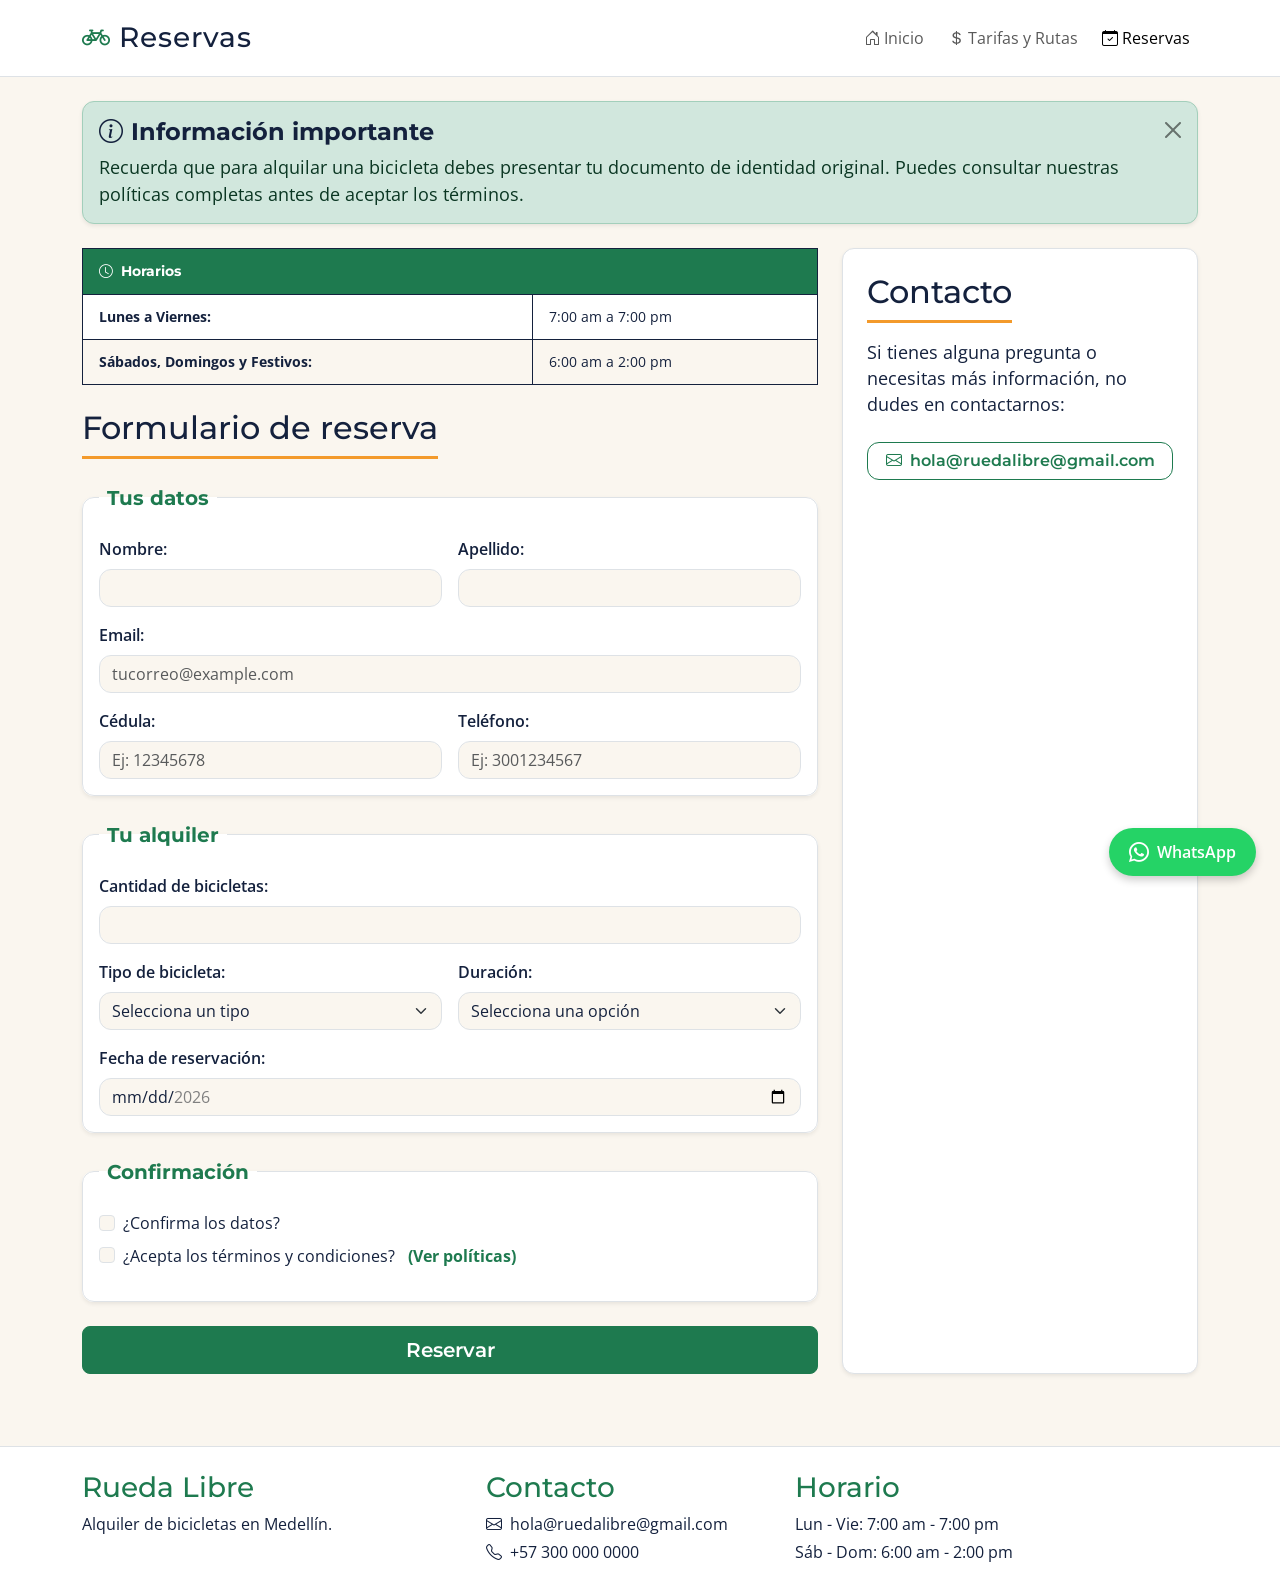
==== commit 117fded2: "rueda libre 2.0 pre bitacora" ====
--- a/paginas/reservas.html
+++ b/paginas/reservas.html
@@ -6,8 +6,10 @@
   <meta name="description" content="Reserva tu bicicleta en Rueda Libre.">
   <link rel="preconnect" href="https://fonts.googleapis.com">
   <link rel="preconnect" href="https://fonts.gstatic.com" crossorigin>
+
   <link href="https://fonts.googleapis.com/css2?family=Montserrat:wght@400;600;700&family=Open+Sans:wght@300;400;600&display=swap" rel="stylesheet">
   <link href="https://cdn.jsdelivr.net/npm/bootstrap@5.3.3/dist/css/bootstrap.min.css" rel="stylesheet">
+  <link rel="stylesheet" href="https://cdn.jsdelivr.net/npm/bootstrap-icons@1.11.3/font/bootstrap-icons.min.css">
   <link rel="stylesheet" href="../css/style.css">
   <title>Reservas | Rueda Libre</title>
 </head>
@@ -15,48 +17,55 @@
 
   <nav class="navbar navbar-expand-lg bg-white border-bottom py-3">
     <div class="container">
-      <h1 class="navbar-brand fs-3 mb-0">Reservas</h1>
+      <h1 class="navbar-brand fs-3 mb-0">
+        <i class="bi bi-bicycle me-2 text-primary" aria-hidden="true"></i>Reservas
+      </h1>
       <button class="navbar-toggler" type="button" data-bs-toggle="collapse" data-bs-target="#menuPrincipal" aria-controls="menuPrincipal" aria-expanded="false" aria-label="Alternar navegación">
         <div class="navbar-toggler-icon"></div>
       </button>
       <div class="collapse navbar-collapse" id="menuPrincipal">
         <ul class="navbar-nav ms-auto mb-2 mb-lg-0 gap-2">
           <li class="nav-item">
-            <a class="nav-link" href="../index.html">Inicio</a>
+            <a class="nav-link" href="../index.html">
+              <i class="bi bi-house-door me-1" aria-hidden="true"></i>Inicio
+            </a>
           </li>
           <li class="nav-item">
-            <a class="nav-link" href="tarifas.html">Tarifas y Rutas</a>
+            <a class="nav-link" href="tarifas.html">
+              <i class="bi bi-currency-dollar me-1" aria-hidden="true"></i>Tarifas y Rutas
+            </a>
           </li>
           <li class="nav-item">
-            <a class="nav-link active" aria-current="page" href="reservas.html">Reservas</a>
+            <a class="nav-link active" aria-current="page" href="reservas.html">
+              <i class="bi bi-calendar-check me-1" aria-hidden="true"></i>Reservas
+            </a>
           </li>
         </ul>
       </div>
     </div>
   </nav>
 
-  <div class="container text-center py-4">
-    <img src="../img/reserva.png" alt="Reserva tu bicicleta" class="img-fluid img-banner mx-auto d-block">
-  </div>
-
-  <main class="container pb-4">
+  <main class="container pb-4 mt-4">
     
-    
-    <div class="alert alert-info alert-dismissible fade show mb-4 shadow-sm" role="alert">
-      <h2 class="alert-heading h4 fw-bold">Información importante</h2>
+  
+    <div class="alert alert-success alert-dismissible fade show mb-4 shadow-sm" role="alert">
+      <h2 class="alert-heading h4 fw-bold">
+        <i class="bi bi-info-circle me-2" aria-hidden="true"></i>Información importante
+      </h2>
       <p class="mb-0">Recuerda que para alquilar una bicicleta debes presentar tu documento de identidad original. Puedes consultar nuestras políticas completas antes de aceptar los términos.</p>
       <button type="button" class="btn-close" data-bs-dismiss="alert" aria-label="Cerrar"></button>
     </div>
 
     <div class="row g-4">
-      
       <div class="col-12 col-md-8">
         <section class="mb-4">
           <div class="table-responsive">
             <table class="tabla-horarios w-100">
               <thead>
                 <tr>
-                  <th colspan="2">Horarios</th>
+                  <th colspan="2">
+                    <i class="bi bi-clock me-2" aria-hidden="true"></i>Horarios
+                  </th>
                 </tr>
               </thead>
               <tbody>
@@ -74,60 +83,47 @@
         </section>
 
         <section id="formulario-reserva">
-          <h2 class="mb-4">Formulario de reserva</h2>
+          <h2 class="mb-4 titulo-seccion">Formulario de reserva</h2>
           
           <form action="#" method="post" class="needs-validation" novalidate>
-            
             <fieldset class="border p-3 rounded mb-4 bg-white shadow-sm">
-              <legend class="float-none w-auto px-2 fs-5 fw-bold text-success">Tus datos</legend>
+              <legend class="float-none w-auto px-2 fs-5 fw-bold text-primary">Tus datos</legend>
               <div class="row g-3">
                 <div class="col-12 col-md-6">
                   <label for="nombre" class="form-label">Nombre:</label>
                   <input type="text" id="nombre" name="nombre" class="form-control" required minlength="3" pattern="[A-Za-záéíóúÁÉÍÓÚñÑ\s]+">
-                  <div class="invalid-feedback">
-                    Por favor, ingresa tu nombre (mínimo 3 letras, solo caracteres alfabéticos).
-                  </div>
+                  <div class="invalid-feedback">Por favor, ingresa tu nombre (mínimo 3 letras).</div>
                 </div>
                 <div class="col-12 col-md-6">
                   <label for="apellido" class="form-label">Apellido:</label>
                   <input type="text" id="apellido" name="apellido" class="form-control" required minlength="3" pattern="[A-Za-záéíóúÁÉÍÓÚñÑ\s]+">
-                  <div class="invalid-feedback">
-                    Por favor, ingresa tu apellido (mínimo 3 letras, solo caracteres alfabéticos).
-                  </div>
+                  <div class="invalid-feedback">Por favor, ingresa tu apellido (mínimo 3 letras).</div>
                 </div>
                 <div class="col-12">
                   <label for="email" class="form-label">Email:</label>
                   <input type="email" id="email" name="email" class="form-control" required placeholder="tucorreo@example.com">
-                  <div class="invalid-feedback">
-                    Ingresa un correo electrónico válido (ejemplo: pepito123@gmail.com).
-                  </div>
+                  <div class="invalid-feedback">Ingresa un correo electrónico válido.</div>
                 </div>
                 <div class="col-12 col-md-6">
                   <label for="cedula" class="form-label">Cédula:</label>
                   <input type="text" id="cedula" name="cedula" class="form-control" required minlength="7" maxlength="10" pattern="[0-9]{7,10}" placeholder="Ej: 12345678">
-                  <div class="invalid-feedback">
-                    La cédula debe tener entre 7 y 10 números, sin puntos ni espacios.
-                  </div>
+                  <div class="invalid-feedback">La cédula debe tener entre 7 y 10 números.</div>
                 </div>
                 <div class="col-12 col-md-6">
                   <label for="telefono" class="form-label">Teléfono:</label>
                   <input type="tel" id="telefono" name="telefono" class="form-control" required pattern="[0-9]{10}" placeholder="Ej: 3001234567">
-                  <div class="invalid-feedback">
-                    El teléfono debe tener exactamente 10 números.
-                  </div>
+                  <div class="invalid-feedback">El teléfono debe tener exactamente 10 números.</div>
                 </div>
               </div>
             </fieldset>
 
             <fieldset class="border p-3 rounded mb-4 bg-white shadow-sm">
-              <legend class="float-none w-auto px-2 fs-5 fw-bold text-success">Tu alquiler</legend>
+              <legend class="float-none w-auto px-2 fs-5 fw-bold text-primary">Tu alquiler</legend>
               <div class="row g-3">
                 <div class="col-12">
                   <label for="cantidad-bicicletas" class="form-label">Cantidad de bicicletas:</label>
                   <input type="number" id="cantidad-bicicletas" name="cantidad-bicicletas" class="form-control" required min="1" max="6">
-                  <div class="invalid-feedback">
-                    La cantidad debe ser un número entre 1 y 6.
-                  </div>
+                  <div class="invalid-feedback">La cantidad debe ser entre 1 y 6.</div>
                 </div>
                 <div class="col-12 col-md-6">
                   <label for="bicicleta" class="form-label">Tipo de bicicleta:</label>
@@ -137,78 +133,62 @@
                     <option value="montaña">Montaña</option>
                     <option value="eléctrica">Eléctrica</option>
                   </select>
-                  <div class="invalid-feedback">
-                    Por favor, selecciona un tipo de bicicleta.
-                  </div>
-                </div>
-                <div class="col-12 col-md-6">
-                  <label for="duracion" class="form-label">Duración del alquiler:</label>
+                  <div class="invalid-feedback">Selecciona un tipo de bicicleta.</div>
+                </div>
+                <div class="col-12 col-md-6">
+                  <label for="duracion" class="form-label">Duración:</label>
                   <select id="duracion" name="duracion" class="form-select" required>
                     <option value="">Selecciona una opción</option>
                     <option value="1hora">1 hora</option>
                     <option value="4horas">Media día (4h)</option>
                     <option value="1dia">Día completo</option>
                   </select>
-                  <div class="invalid-feedback">
-                    Por favor, selecciona la duración del alquiler.
-                  </div>
+                  <div class="invalid-feedback">Selecciona la duración.</div>
                 </div>
                 <div class="col-12">
                   <label for="fechareserva" class="form-label">Fecha de reservación:</label>
                   <input type="date" id="fechareserva" name="fecha-reserva" class="form-control" required min="2026-11-01" max="2026-12-31">
-                  <div class="invalid-feedback">
-                    Selecciona una fecha válida (entre Noviembre y Diciembre de 2026).
-                  </div>
+                  <div class="invalid-feedback">Selecciona una fecha válida.</div>
                 </div>
               </div>
             </fieldset>
 
             <fieldset class="border p-3 rounded mb-4 bg-white shadow-sm">
-              <legend class="float-none w-auto px-2 fs-5 fw-bold text-success">Comentarios</legend>
-              <div class="col-12">
-                <label for="comentarios" class="form-label">Comentarios (opcional):</label>
-                <input type="text" id="comentarios" name="comentarios" class="form-control" maxlength="300" placeholder="Escribe tus comentarios aquí...">
-              </div>
-            </fieldset>
-
-            <fieldset class="border p-3 rounded mb-4 bg-white shadow-sm">
-              <legend class="float-none w-auto px-2 fs-5 fw-bold text-success">Confirmación</legend>
+              <legend class="float-none w-auto px-2 fs-5 fw-bold text-primary">Confirmación</legend>
               <div class="form-check mb-2">
                 <input type="checkbox" id="confirmacion-datos" name="confirmacion-datos" class="form-check-input" required>
                 <label for="confirmacion-datos" class="form-check-label">¿Confirma los datos?</label>
-                <div class="invalid-feedback">
-                  Debes confirmar que los datos ingresados son correctos.
-                </div>
+                <div class="invalid-feedback">Debes confirmar los datos.</div>
               </div>
               <div class="form-check mb-3">
                 <input type="checkbox" id="confirmacion-terminos" name="confirmacion-terminos" class="form-check-input" required>
-                <label for="confirmacion-terminos" class="form-check-label">¿Acepta los términos y condiciones de Rueda Libre?</label>
+                <label for="confirmacion-terminos" class="form-check-label">¿Acepta los términos y condiciones?</label>
                 <button type="button" class="btn btn-link text-decoration-none p-0 ms-2 align-baseline fw-bold" data-bs-toggle="modal" data-bs-target="#politicasModal">
                   (Ver políticas)
                 </button>
-                <div class="invalid-feedback">
-                  Debes aceptar los términos y condiciones para poder reservar.
-                </div>
+                <div class="invalid-feedback">Debes aceptar los términos.</div>
               </div>
             </fieldset>
 
-            <button type="submit" class="btn btn-success btn-lg w-100">Reservar</button>
+            <button type="submit" class="btn btn-primary btn-lg w-100">Reservar</button>
           </form>
         </section>
       </div>
 
       <aside class="col-12 col-md-4">
         <div class="bg-white border rounded p-4 h-100 shadow-sm">
-          <h2 class="mb-3">Contacto</h2>
-          <p>Si tienes alguna pregunta o necesitas más información, no dudes en contactarnos a través de nuestro correo electrónico:</p>
+          <h2 class="mb-3 titulo-seccion">Contacto</h2>
+          <p>Si tienes alguna pregunta o necesitas más información, no dudes en contactarnos:</p>
           <div class="d-grid mt-4">
-            <a href="mailto:hola@ruedalibre@gmail.com" class="btn btn-outline-success">hola@ruedalibre@gmail.com</a>
+            <a href="mailto:hola@ruedalibre@gmail.com" class="btn btn-outline-primary">
+              <i class="bi bi-envelope me-2" aria-hidden="true"></i>hola@ruedalibre@gmail.com
+            </a>
           </div>
         </div>
       </aside>
-
     </div>
   </main>
+
 
   <div class="modal fade" id="politicasModal" tabindex="-1" aria-labelledby="politicasModalLabel" aria-hidden="true">
     <div class="modal-dialog modal-dialog-centered">
@@ -235,15 +215,15 @@
 
   <footer class="container-fluid bg-white border-top py-4 mt-5">
     <div class="container">
-      <div class="row text-center text-md-start g-4">
+      <div class="row text-center text-md-start gap-4">
         <div class="col-12 col-md-4 footer-bloque">
           <h3>Rueda Libre</h3>
           <p>Alquiler de bicicletas en Medellín.</p>
         </div>
         <div class="col-12 col-md-3 footer-bloque">
           <h3>Contacto</h3>
-          <p>hola@ruedalibre@gmail.com</p>
-          <p>+57 300 000 0000</p>
+          <p><i class="bi bi-envelope me-2" aria-hidden="true"></i>hola@ruedalibre@gmail.com</p>
+          <p><i class="bi bi-telephone me-2" aria-hidden="true"></i>+57 300 000 0000</p>
         </div>
         <div class="col-12 col-md-3 footer-bloque">
           <h3>Horario</h3>
@@ -252,13 +232,12 @@
         </div>
       </div>
     </div>
-    <a href="https://wa.me/573000000000" target="_blank" rel="noopener noreferrer" class="whatsapp-BOTON" aria-label="Chatear por WhatsApp">WhatsApp</a>
+    <a href="https://wa.me/573000000000" target="_blank" rel="noopener noreferrer" class="whatsapp-BOTON" aria-label="Chatear por WhatsApp">
+      <i class="bi bi-whatsapp fs-5" aria-hidden="true"></i> WhatsApp
+    </a>
   </footer>
 
-
   <script src="https://cdn.jsdelivr.net/npm/bootstrap@5.3.3/dist/js/bootstrap.bundle.min.js"></script>
-  
- 
   <script>
     (() => {
       'use strict'
--- a/css/style.css
+++ b/css/style.css
@@ -1,94 +1,144 @@
+*:root {
+    --color-verde-ruta: #1e7a4f;
+    --color-verde-ruta-rgb: 30, 122, 79;
+    --color-naranja-pedal: #F39A2B;
+    --color-naranja-pedal-rgb: 243, 154, 43;
+    --color-azul-noche: #14213D;
+    --color-azul-noche-rgb: 20, 33, 61;
+    --color-crema: #FAF6EF;
+    --color-gris-asfalto: #5B6470;
+
+    --font-titulos: 'Montserrat', Arial, sans-serif;
+    --font-textos: 'Open Sans', Arial, sans-serif;
+
+    /* SOBREESCRITURA DE VARIABLES DE BOOTSTRAP */
+    --bs-primary: var(--color-verde-ruta);
+    --bs-primary-rgb: var(--color-verde-ruta-rgb);
+    --bs-warning: var(--color-naranja-pedal);
+    --bs-warning-rgb: var(--color-naranja-pedal-rgb);
+    --bs-dark: var(--color-azul-noche);
+    --bs-dark-rgb: var(--color-azul-noche-rgb);
+    --bs-link-color: var(--color-verde-ruta);
+    --bs-link-hover-color: var(--color-naranja-pedal);
+    --bs-border-radius: 0.75rem;
+
+    /* Variables tipográficas de Bootstrap */
+    --bs-body-font-family: var(--font-textos);
+    --bs-headings-font-family: var(--font-titulos);
+    --bs-body-color: var(--color-azul-noche);
+    --bs-body-bg: var(--color-crema);
+}
+
 *, *::before, *::after {
     box-sizing: border-box;
     margin: 0;
     padding: 0;
 }
 
-:root {
-    --color-verde-ruta: #1e7a4f;
-    --color-naranja-pedal: #F39A2B;
-    --color-azul-noche: #14213D;
-    --color-crema: #FAF6EF;
-    --color-gris-asfalto: #5B6470;
-    --color-negro: #050505;
-
-    --font-titulos: 'Montserrat', Arial, sans-serif;
-    --font-textos: 'Open Sans', Arial, sans-serif;
-
-    /* Variables mapeadas para Bootstrap */
-    --bs-success: var(--color-verde-ruta);
-    --bs-warning: var(--color-naranja-pedal);
-    --bs-dark: var(--color-azul-noche);
-    --bs-secondary: var(--color-gris-asfalto);
-    --bs-light: var(--color-crema);
-}
-
 body {
+    font-family: var(--font-textos);
+    color: var(--color-azul-noche);
     background-color: var(--color-crema);
-    color: var(--color-azul-noche);
-    font-family: var(--font-textos);
     overflow-x: hidden; 
 }
 
-/* JERARQUÍA DE TEXTOS */
-.h1, .h2, .h3, .h4, .h5, .h6 {
+/* Fuente de Textos (Open Sans) - Forzando estilo normal */
+p, a, li, td, label, legend, input, select, textarea, button, .nav-link, .btn, .card-text, .footer-bloque p, caption {
+    font-family: var(--font-textos);
+    font-style: normal; 
+}
+
+/* Fuente de Títulos (Montserrat) - Forzando estilo normal */
+h1, .h1, h2, .h2, h3, .h3, h4, .h4, h5, .h5, h6, .h6, .navbar-brand, .titulo-seccion, th {
     font-family: var(--font-titulos);
+    font-style: normal;
     color: var(--color-azul-noche);
 }
 
-h1, .h1 { font-weight: 700; }
-h2, .h2 { font-size: 1.50rem; font-weight: 700; margin-bottom: 1rem; }
-h3, .h3 { font-size: 1.10rem; font-weight: 600; margin-bottom: 0.5rem; }
 
-body p, .lead {
-    font-family: var(--font-textos);
+i.bi {
+    font-style: normal;
+    line-height: 1;
+}
+
+body p {
     font-size: 1.1rem;
     margin-bottom: 1rem;
-    color: var(--color-azul-noche);
 }
 
-/* NAVBAR Y BANNERS (MANTENIENDO EL HOVER ORIGINAL VERDE) */
-.navbar-brand {
+/* BOTONES (Variables --bs-btn-*) */
+.btn-primary {
+    --bs-btn-color: #ffffff;
+    --bs-btn-bg: var(--color-verde-ruta);
+    --bs-btn-border-color: var(--color-verde-ruta);
+    --bs-btn-hover-color: var(--color-azul-noche);
+    --bs-btn-hover-bg: var(--color-naranja-pedal);
+    --bs-btn-hover-border-color: var(--color-naranja-pedal);
+    --bs-btn-active-color: var(--color-azul-noche);
+    --bs-btn-active-bg: var(--color-naranja-pedal);
+    --bs-btn-active-border-color: var(--color-naranja-pedal);
     font-family: var(--font-titulos);
-    color: var(--color-azul-noche);
-}
-
-.navbar-nav .nav-link {
-    font-family: var(--font-textos);
-    color: var(--color-gris-asfalto);
-    font-weight: 400;
-}
-
-.navbar-nav .nav-link:hover {
-    color: var(--color-verde-ruta);
-}
-
-.navbar-nav .nav-link.active {
-    color: var(--color-verde-ruta);
     font-weight: 600;
 }
 
-.img-banner {
-    max-width: 300px;
-    width: 100%;
-    height: auto;
+.btn-naranja {
+    --bs-btn-color: var(--color-azul-noche);
+    --bs-btn-bg: var(--color-naranja-pedal);
+    --bs-btn-border-color: var(--color-naranja-pedal);
+    --bs-btn-hover-color: #ffffff;
+    --bs-btn-hover-bg: var(--color-verde-ruta);
+    --bs-btn-hover-border-color: var(--color-verde-ruta);
+    --bs-btn-active-color: #ffffff;
+    --bs-btn-active-bg: var(--color-verde-ruta);
+    --bs-btn-active-border-color: var(--color-verde-ruta);
+    font-family: var(--font-titulos);
+    font-weight: 600;
 }
 
-/* CARRUSEL DE PROMOCIONES */
-.carousel-img {
-    width: 100%;
-    height: 450px;
-    object-fit: contain; 
-    background-color: #ffffff; 
+.btn-outline-primary {
+    --bs-btn-color: var(--color-verde-ruta);
+    --bs-btn-border-color: var(--color-verde-ruta);
+    --bs-btn-hover-color: var(--color-azul-noche);
+    --bs-btn-hover-bg: var(--color-naranja-pedal);
+    --bs-btn-hover-border-color: var(--color-naranja-pedal);
+    --bs-btn-active-color: var(--color-azul-noche);
+    --bs-btn-active-bg: var(--color-naranja-pedal);
+    --bs-btn-active-border-color: var(--color-naranja-pedal);
+    font-family: var(--font-titulos);
+    font-weight: 600;
 }
 
-@media (max-width: 768px) {
-    .carousel-img {
-        height: 250px;
-    }
+/* CLASES PROPIAS COMPLEMENTARIAS */
+.navbar-brand {
+    letter-spacing: 1px;
 }
 
-/* TARJETAS: Altura uniforme para imágenes */
+.titulo-seccion {
+    border-bottom: 3px solid var(--color-naranja-pedal);
+    padding-bottom: 0.5rem;
+    display: inline-block;
+    margin-bottom: 1.5rem;
+}
+
+.tarjeta-beneficio {
+    transition: transform 0.3s ease, box-shadow 0.3s ease;
+}
+
+.tarjeta-beneficio:hover {
+    transform: translateY(-5px);
+    box-shadow: 0 10px 20px rgba(20, 33, 61, 0.1);
+}
+
+/* FORMULARIOS, TABLAS Y OTROS */
+fieldset { border-color: var(--color-gris-asfalto); }
+legend { color: var(--color-azul-noche); font-family: var(--font-titulos); }
+.form-label { font-weight: 600; color: var(--color-azul-noche); }
+
+.form-control:focus, .form-select:focus {
+    border-color: var(--color-naranja-pedal);
+    box-shadow: 0 0 0 0.25rem rgba(var(--color-naranja-pedal-rgb), 0.25);
+}
+
 .card-img-uniform {
     height: 200px;
     object-fit: contain;
@@ -96,123 +146,41 @@
     padding: 1rem;
 }
 
-/* BOTONES PERSONALIZADOS (HOVER Y FOCUS EN NARANJA) */
-.btn-success {
-    background-color: var(--color-verde-ruta);
-    border-color: var(--color-verde-ruta);
-    color: #ffffff;
-    font-family: var(--font-titulos);
-    font-weight: 600;
-    transition: all 0.3s ease;
-}
-
-.btn-success:hover, .btn-success:focus {
-    background-color: var(--color-naranja-pedal);
-    border-color: var(--color-naranja-pedal);
-    color: var(--color-azul-noche); 
-    box-shadow: 0 0 0 0.25rem rgba(243, 154, 43, 0.5);
-}
-
-.btn-outline-success {
-    color: var(--color-verde-ruta);
-    border-color: var(--color-verde-ruta);
-    font-family: var(--font-titulos);
-    font-weight: 600;
-    transition: all 0.3s ease;
-}
-
-.btn-outline-success:hover, .btn-outline-success:focus {
-    background-color: var(--color-naranja-pedal);
-    border-color: var(--color-naranja-pedal);
-    color: var(--color-azul-noche);
-}
-
-.btn-outline-warning {
-    color: var(--color-naranja-pedal);
-    border-color: var(--color-naranja-pedal);
-    font-family: var(--font-titulos);
-    font-weight: 600;
-    transition: all 0.3s ease;
-}
-
-.btn-outline-warning:hover, .btn-outline-warning:focus {
-    background-color: var(--color-naranja-pedal);
-    color: var(--color-azul-noche);
-    border-color: var(--color-naranja-pedal);
-}
-
-/* FORMULARIOS */
-fieldset { border: 1px solid var(--color-gris-asfalto); }
-legend { font-family: var(--font-titulos); color: var(--color-azul-noche); }
-.form-label { font-weight: 600; color: var(--color-azul-noche); }
-
-.form-control:focus, .form-select:focus {
-    border-color: var(--color-naranja-pedal);
-    box-shadow: 0 0 0 0.25rem rgba(243, 154, 43, 0.25);
-    outline: none;
-}
-
-/* SERVICIOS */
-.servicios { list-style-position: inside; padding: 0; }
-.servicios li {
-    background-color: #ffffff;
-    border: 1px solid var(--color-gris-asfalto);
-    border-radius: 8px;
-    padding: 1rem;
-    margin-bottom: 0.75rem;
-    box-shadow: 0 4px 6px rgba(0,0,0,0.05);
-    transition: transform 0.2s ease-in-out;
-}
-
-.servicios li:hover {
-    transform: translateY(-2px);
-    box-shadow: 0 6px 12px rgba(0,0,0,0.1);
-    border-color: var(--color-verde-ruta);
-}
-
-/* TABLAS */
 #tabla-bicis, #tabla-rutas, .tabla-horarios {
     border-collapse: collapse;
     font-size: 0.85rem;
     background-color: #ffffff;
 }
 th, td {
-    border: 1px solid var(--color-negro);
-    padding: 0.5rem;
-    text-align: left;
+    border: 1px solid var(--color-azul-noche);
+    padding: 0.75rem 1rem;
     color: var(--color-azul-noche);
 }
 th { background-color: var(--color-verde-ruta); color: #ffffff; font-weight: bold; }
 tr:nth-child(even) { background-color: var(--color-crema); }
 
-/* FOOTER Y WHATSAPP */
-footer {
-    border-top: 1px solid var(--color-gris-asfalto);
-}
 .footer-bloque h3 { color: var(--color-verde-ruta); margin-bottom: 0.5rem; }
 .footer-bloque p { font-size: 1rem; margin-bottom: 0.25rem; }
 
 .whatsapp-BOTON {
     position: fixed;
-    bottom: 1rem;
-    right: 1rem;
+    bottom: 1.5rem;
+    right: 1.5rem;
     background-color: #25D366;
     color: #ffffff;
-    padding: 0.5rem 1rem;
+    padding: 0.75rem 1.25rem;
     border-radius: 2rem;
     text-decoration: none;
     font-weight: 600;
     box-shadow: 0 0.25rem 0.5rem rgba(0, 0, 0, 0.2);
     z-index: 1000;
     transition: transform 0.2s ease;
+    display: flex;
+    align-items: center;
+    gap: 0.5rem;
 }
 
 .whatsapp-BOTON:hover {
     transform: scale(1.05);
     color: #ffffff;
-}
-
-@media (min-width: 768px) {
-    #tabla-bicis, #tabla-rutas, .tabla-horarios { font-size: 1rem; }
-    th, td { padding: 0.75rem 1rem; }
 }
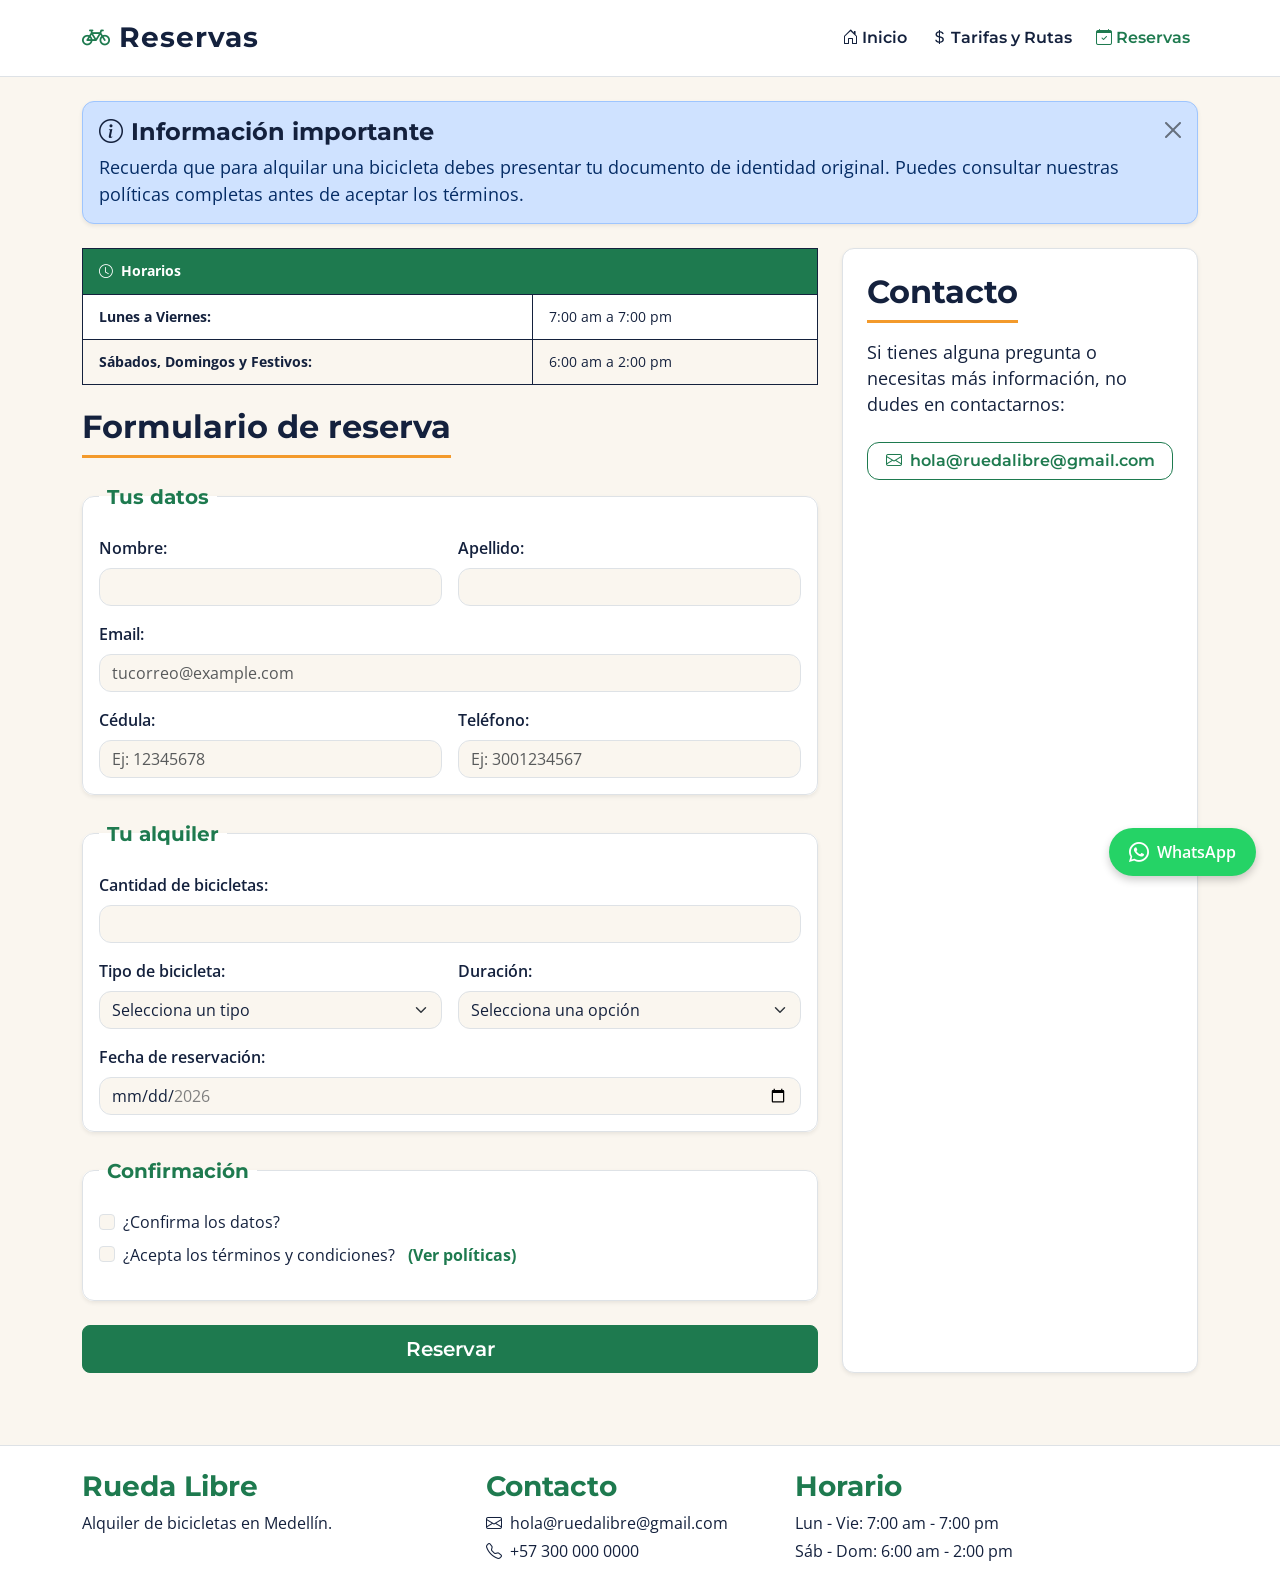
==== commit 960b91d6: "rueda libre 2.0 bitacora hecha" ====
--- a/paginas/reservas.html
+++ b/paginas/reservas.html
@@ -6,7 +6,6 @@
   <meta name="description" content="Reserva tu bicicleta en Rueda Libre.">
   <link rel="preconnect" href="https://fonts.googleapis.com">
   <link rel="preconnect" href="https://fonts.gstatic.com" crossorigin>
-
   <link href="https://fonts.googleapis.com/css2?family=Montserrat:wght@400;600;700&family=Open+Sans:wght@300;400;600&display=swap" rel="stylesheet">
   <link href="https://cdn.jsdelivr.net/npm/bootstrap@5.3.3/dist/css/bootstrap.min.css" rel="stylesheet">
   <link rel="stylesheet" href="https://cdn.jsdelivr.net/npm/bootstrap-icons@1.11.3/font/bootstrap-icons.min.css">
@@ -15,40 +14,40 @@
 </head>
 <body>
 
-  <nav class="navbar navbar-expand-lg bg-white border-bottom py-3">
-    <div class="container">
-      <h1 class="navbar-brand fs-3 mb-0">
-        <i class="bi bi-bicycle me-2 text-primary" aria-hidden="true"></i>Reservas
-      </h1>
-      <button class="navbar-toggler" type="button" data-bs-toggle="collapse" data-bs-target="#menuPrincipal" aria-controls="menuPrincipal" aria-expanded="false" aria-label="Alternar navegación">
-        <div class="navbar-toggler-icon"></div>
-      </button>
-      <div class="collapse navbar-collapse" id="menuPrincipal">
-        <ul class="navbar-nav ms-auto mb-2 mb-lg-0 gap-2">
-          <li class="nav-item">
-            <a class="nav-link" href="../index.html">
-              <i class="bi bi-house-door me-1" aria-hidden="true"></i>Inicio
-            </a>
-          </li>
-          <li class="nav-item">
-            <a class="nav-link" href="tarifas.html">
-              <i class="bi bi-currency-dollar me-1" aria-hidden="true"></i>Tarifas y Rutas
-            </a>
-          </li>
-          <li class="nav-item">
-            <a class="nav-link active" aria-current="page" href="reservas.html">
-              <i class="bi bi-calendar-check me-1" aria-hidden="true"></i>Reservas
-            </a>
-          </li>
-        </ul>
-      </div>
-    </div>
-  </nav>
+  <header>
+    <nav class="navbar navbar-expand-lg bg-white border-bottom py-3" aria-label="Navegación principal">
+      <div class="container">
+        <h1 class="navbar-brand fs-3 mb-0">
+          <i class="bi bi-bicycle me-2 text-primary" aria-hidden="true"></i>Reservas
+        </h1>
+        <button class="navbar-toggler" type="button" data-bs-toggle="collapse" data-bs-target="#menuPrincipal" aria-controls="menuPrincipal" aria-expanded="false" aria-label="Alternar navegación">
+          <div class="navbar-toggler-icon"></div>
+        </button>
+        <div class="collapse navbar-collapse" id="menuPrincipal">
+          <ul class="navbar-nav ms-auto mb-2 mb-lg-0 gap-2">
+            <li class="nav-item">
+              <a class="nav-link" href="../index.html">
+                <i class="bi bi-house-door me-1" aria-hidden="true"></i>Inicio
+              </a>
+            </li>
+            <li class="nav-item">
+              <a class="nav-link" href="tarifas.html">
+                <i class="bi bi-currency-dollar me-1" aria-hidden="true"></i>Tarifas y Rutas
+              </a>
+            </li>
+            <li class="nav-item">
+              <a class="nav-link active" aria-current="page" href="reservas.html">
+                <i class="bi bi-calendar-check me-1" aria-hidden="true"></i>Reservas
+              </a>
+            </li>
+          </ul>
+        </div>
+      </div>
+    </nav>
+  </header>
 
   <main class="container pb-4 mt-4">
-    
-  
-    <div class="alert alert-success alert-dismissible fade show mb-4 shadow-sm" role="alert">
+    <div class="alert alert-primary alert-dismissible fade show mb-4 shadow-sm" role="alert">
       <h2 class="alert-heading h4 fw-bold">
         <i class="bi bi-info-circle me-2" aria-hidden="true"></i>Información importante
       </h2>
@@ -59,11 +58,12 @@
     <div class="row g-4">
       <div class="col-12 col-md-8">
         <section class="mb-4">
-          <div class="table-responsive">
+          <div>
             <table class="tabla-horarios w-100">
+              <caption class="visually-hidden">Horarios de atención</caption>
               <thead>
                 <tr>
-                  <th colspan="2">
+                  <th colspan="2" scope="colgroup">
                     <i class="bi bi-clock me-2" aria-hidden="true"></i>Horarios
                   </th>
                 </tr>
@@ -189,7 +189,6 @@
     </div>
   </main>
 
-
   <div class="modal fade" id="politicasModal" tabindex="-1" aria-labelledby="politicasModalLabel" aria-hidden="true">
     <div class="modal-dialog modal-dialog-centered">
       <div class="modal-content">
@@ -232,7 +231,7 @@
         </div>
       </div>
     </div>
-    <a href="https://wa.me/573000000000" target="_blank" rel="noopener noreferrer" class="whatsapp-BOTON" aria-label="Chatear por WhatsApp">
+    <a href="https://wa.me/573000000000" target="_blank" rel="noopener noreferrer" class="boton-whatsapp" aria-label="Chatear por WhatsApp">
       <i class="bi bi-whatsapp fs-5" aria-hidden="true"></i> WhatsApp
     </a>
   </footer>
--- a/css/style.css
+++ b/css/style.css
@@ -1,4 +1,5 @@
-*:root {
+:root {
+    /* Variables de marca */
     --color-verde-ruta: #1e7a4f;
     --color-verde-ruta-rgb: 30, 122, 79;
     --color-naranja-pedal: #F39A2B;
@@ -7,11 +8,12 @@
     --color-azul-noche-rgb: 20, 33, 61;
     --color-crema: #FAF6EF;
     --color-gris-asfalto: #5B6470;
+    --color-rojo-dificil: #8A1C1C;
 
     --font-titulos: 'Montserrat', Arial, sans-serif;
     --font-textos: 'Open Sans', Arial, sans-serif;
 
-    /* SOBREESCRITURA DE VARIABLES DE BOOTSTRAP */
+    /* Sobreescritura de variables de Bootstrap */
     --bs-primary: var(--color-verde-ruta);
     --bs-primary-rgb: var(--color-verde-ruta-rgb);
     --bs-warning: var(--color-naranja-pedal);
@@ -24,12 +26,15 @@
 
     /* Variables tipográficas de Bootstrap */
     --bs-body-font-family: var(--font-textos);
-    --bs-headings-font-family: var(--font-titulos);
     --bs-body-color: var(--color-azul-noche);
     --bs-body-bg: var(--color-crema);
-}
-
-*, *::before, *::after {
+
+    --bs-heading-font-weight: 700;
+}
+
+*,
+*::before,
+*::after {
     box-sizing: border-box;
     margin: 0;
     padding: 0;
@@ -39,22 +44,46 @@
     font-family: var(--font-textos);
     color: var(--color-azul-noche);
     background-color: var(--color-crema);
-    overflow-x: hidden; 
-}
-
-/* Fuente de Textos (Open Sans) - Forzando estilo normal */
-p, a, li, td, label, legend, input, select, textarea, button, .nav-link, .btn, .card-text, .footer-bloque p, caption {
+    overflow-x: hidden;
+}
+
+p,
+a,
+li,
+td,
+label,
+legend,
+input,
+select,
+textarea,
+button,
+.nav-link,
+.btn,
+.card-text,
+.footer-bloque p,
+caption {
     font-family: var(--font-textos);
-    font-style: normal; 
-}
-
-/* Fuente de Títulos (Montserrat) - Forzando estilo normal */
-h1, .h1, h2, .h2, h3, .h3, h4, .h4, h5, .h5, h6, .h6, .navbar-brand, .titulo-seccion, th {
-    font-family: var(--font-titulos);
     font-style: normal;
-    color: var(--color-azul-noche);
-}
-
+}
+
+/* Títulos y subtítulos h1 a h3 usando variables de Bootstrap y marca */
+h1, .h1,
+h2, .h2,
+h3, .h3 {
+    --bs-heading-color: var(--color-azul-noche);
+    font-family: var(--font-titulos);
+    font-weight: var(--bs-heading-font-weight);
+    color: var(--bs-heading-color);
+    line-height: 1.2;
+}
+
+h4, .h4,
+h5, .h5,
+h6, .h6 {
+    font-family: var(--font-titulos);
+    font-style: normal;
+    color: var(--color-azul-noche);
+}
 
 i.bi {
     font-style: normal;
@@ -66,7 +95,40 @@
     margin-bottom: 1rem;
 }
 
-/* BOTONES (Variables --bs-btn-*) */
+a:focus-visible,
+button:focus-visible,
+.form-control:focus-visible,
+.form-select:focus-visible {
+    outline: 3px solid var(--color-naranja-pedal);
+    outline-offset: 2px;
+}
+
+/* Navbar */
+.navbar {
+    --bs-navbar-color: var(--color-azul-noche);
+    --bs-navbar-hover-color: var(--color-verde-ruta);
+    --bs-navbar-active-color: var(--color-verde-ruta);
+    --bs-navbar-brand-color: var(--color-azul-noche);
+    --bs-navbar-brand-hover-color: var(--color-verde-ruta);
+    --bs-navbar-toggler-border-color: var(--color-gris-asfalto);
+}
+
+.navbar .nav-link {
+    font-family: var(--font-titulos);
+    font-weight: 600;
+}
+
+.navbar .nav-link:hover,
+.navbar .nav-link:focus-visible,
+.navbar .nav-link.active {
+    color: var(--color-verde-ruta);
+}
+
+.navbar-brand {
+    letter-spacing: 1px;
+}
+
+/* Botones */
 .btn-primary {
     --bs-btn-color: #ffffff;
     --bs-btn-bg: var(--color-verde-ruta);
@@ -108,11 +170,7 @@
     font-weight: 600;
 }
 
-/* CLASES PROPIAS COMPLEMENTARIAS */
-.navbar-brand {
-    letter-spacing: 1px;
-}
-
+/* Clases propias complementarias */
 .titulo-seccion {
     border-bottom: 3px solid var(--color-naranja-pedal);
     padding-bottom: 0.5rem;
@@ -129,16 +187,50 @@
     box-shadow: 0 10px 20px rgba(20, 33, 61, 0.1);
 }
 
-/* FORMULARIOS, TABLAS Y OTROS */
-fieldset { border-color: var(--color-gris-asfalto); }
-legend { color: var(--color-azul-noche); font-family: var(--font-titulos); }
-.form-label { font-weight: 600; color: var(--color-azul-noche); }
-
-.form-control:focus, .form-select:focus {
+.imagen-banner {
+    max-height: 180px;
+    object-fit: contain;
+}
+
+.precio-tarjeta {
+    display: inline-block;
+    color: var(--color-azul-noche);
+    font-weight: 700;
+    border-bottom: 3px solid var(--color-naranja-pedal);
+}
+
+.nivel-facil {
+    color: var(--color-verde-ruta);
+    font-weight: 700;
+}
+
+.nivel-dificil {
+    color: var(--color-rojo-dificil);
+    font-weight: 700;
+}
+
+/* Formularios */
+fieldset {
+    border-color: var(--color-gris-asfalto);
+}
+
+legend {
+    color: var(--color-azul-noche);
+    font-family: var(--font-titulos);
+}
+
+.form-label {
+    font-weight: 600;
+    color: var(--color-azul-noche);
+}
+
+.form-control:focus,
+.form-select:focus {
     border-color: var(--color-naranja-pedal);
     box-shadow: 0 0 0 0.25rem rgba(var(--color-naranja-pedal-rgb), 0.25);
 }
 
+/* Tarjetas e imágenes */
 .card-img-uniform {
     height: 200px;
     object-fit: contain;
@@ -146,23 +238,45 @@
     padding: 1rem;
 }
 
-#tabla-bicis, #tabla-rutas, .tabla-horarios {
+/* Tablas */
+#tabla-bicis,
+#tabla-rutas,
+.tabla-horarios {
     border-collapse: collapse;
     font-size: 0.85rem;
     background-color: #ffffff;
 }
-th, td {
+
+th,
+td {
     border: 1px solid var(--color-azul-noche);
     padding: 0.75rem 1rem;
     color: var(--color-azul-noche);
 }
-th { background-color: var(--color-verde-ruta); color: #ffffff; font-weight: bold; }
-tr:nth-child(even) { background-color: var(--color-crema); }
-
-.footer-bloque h3 { color: var(--color-verde-ruta); margin-bottom: 0.5rem; }
-.footer-bloque p { font-size: 1rem; margin-bottom: 0.25rem; }
-
-.whatsapp-BOTON {
+
+th {
+    background-color: var(--color-verde-ruta);
+    color: #ffffff;
+    font-weight: bold;
+}
+
+tr:nth-child(even) {
+    background-color: var(--color-crema);
+}
+
+/* Footer */
+.footer-bloque h3 {
+    color: var(--color-verde-ruta);
+    margin-bottom: 0.5rem;
+}
+
+.footer-bloque p {
+    font-size: 1rem;
+    margin-bottom: 0.25rem;
+}
+
+/* Botón WhatsApp */
+.boton-whatsapp {
     position: fixed;
     bottom: 1.5rem;
     right: 1.5rem;
@@ -180,7 +294,7 @@
     gap: 0.5rem;
 }
 
-.whatsapp-BOTON:hover {
+.boton-whatsapp:hover {
     transform: scale(1.05);
     color: #ffffff;
 }
